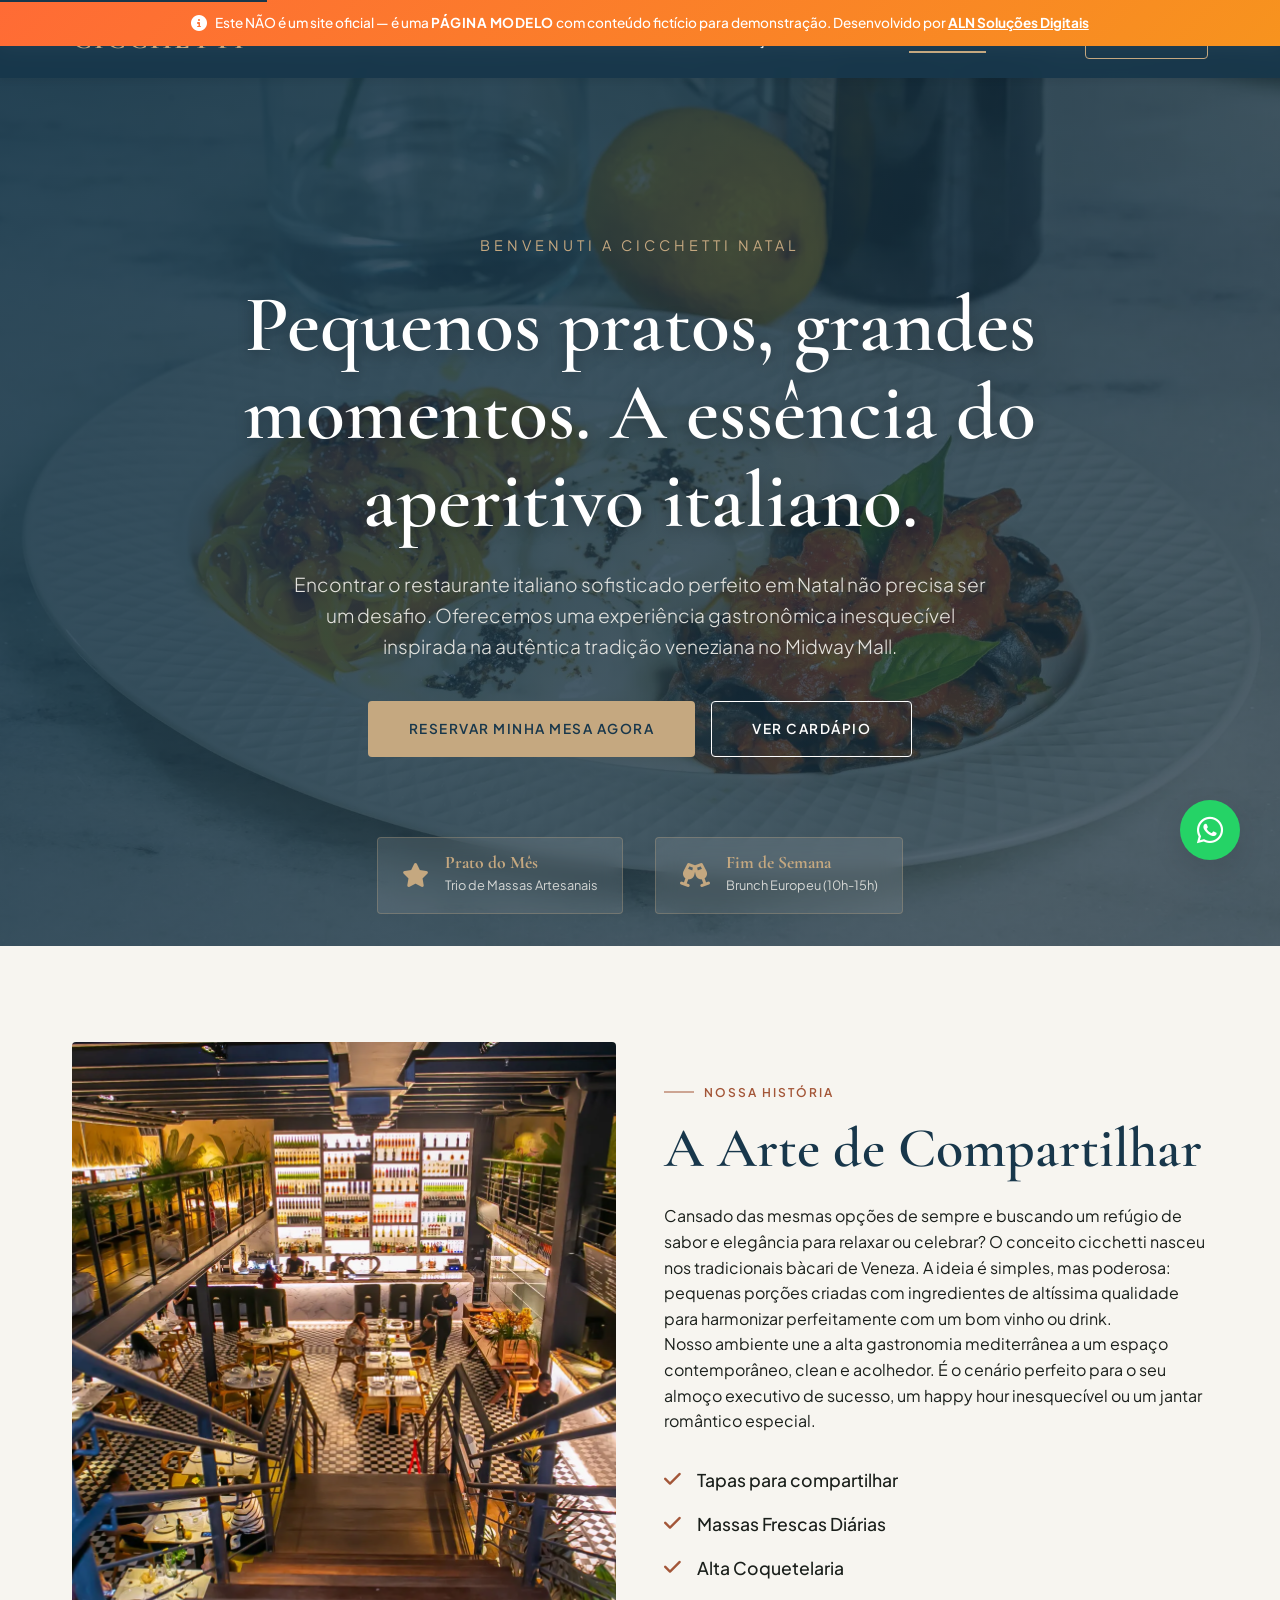
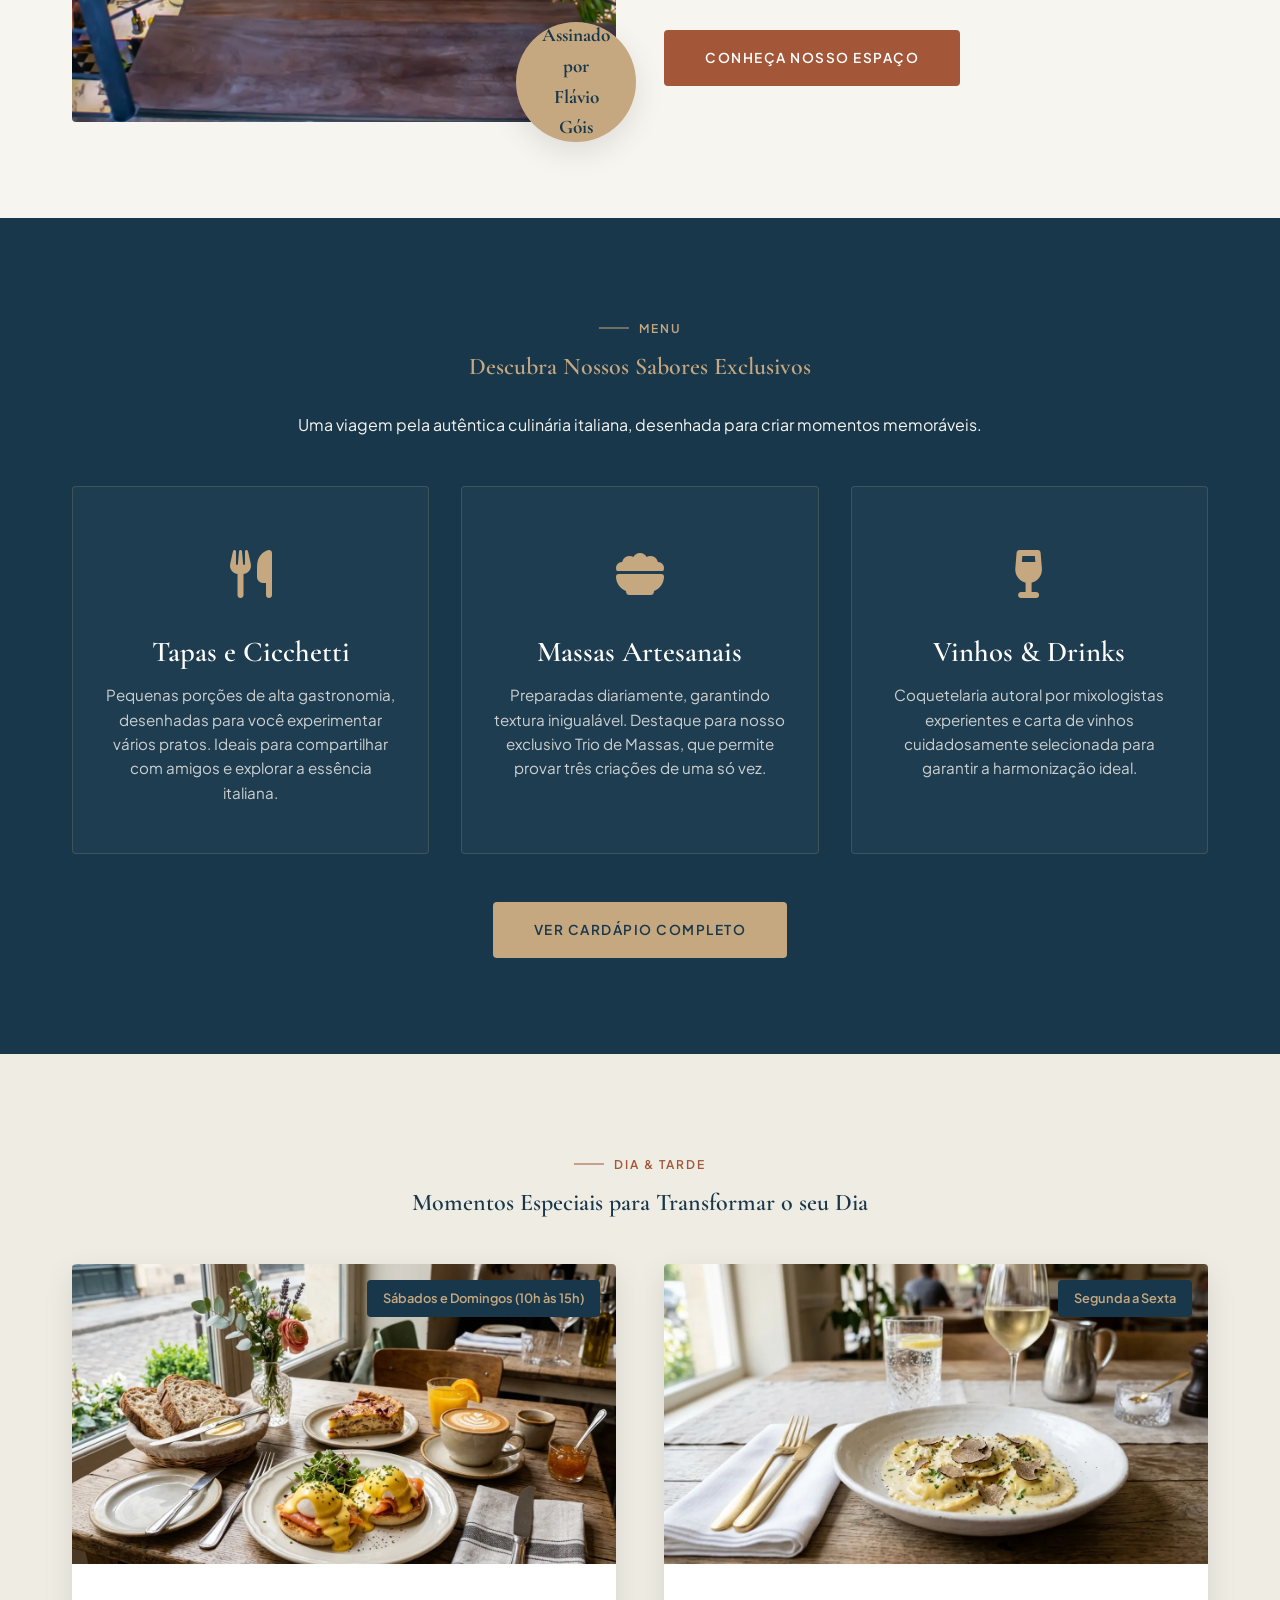
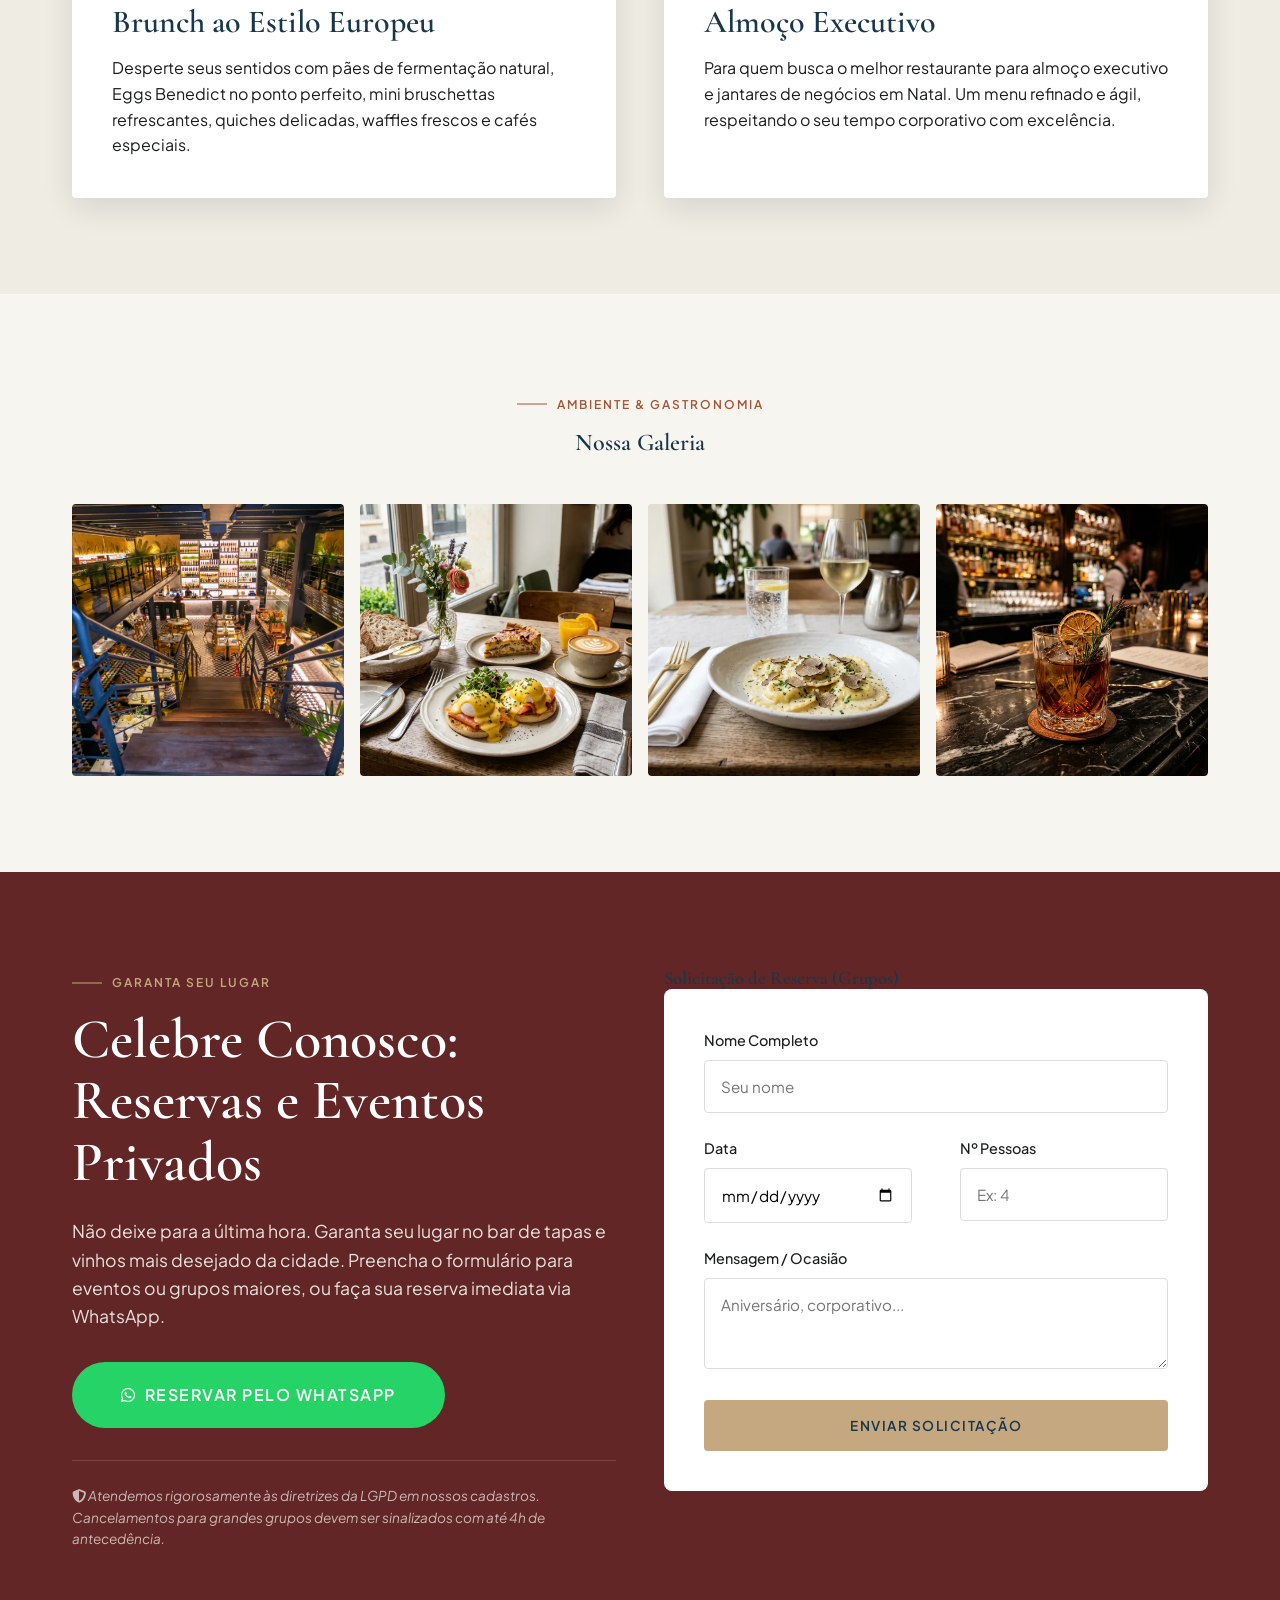
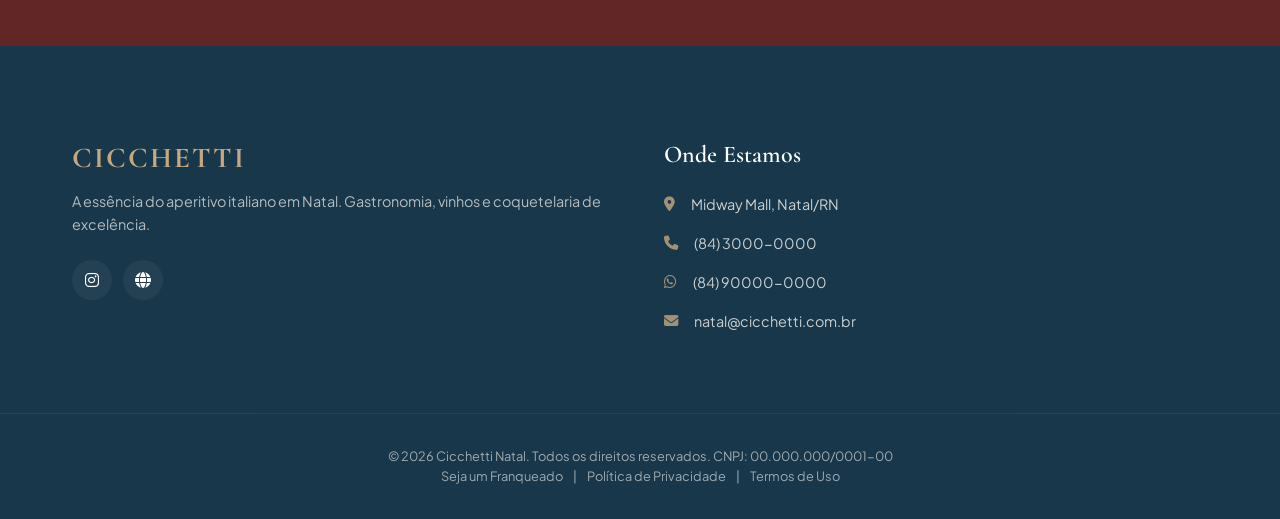
==== index.html @ 804babcf "first commit" ====
<!DOCTYPE html>
<html lang="pt-BR">
<head>
    <meta charset="UTF-8">
    <meta name="viewport" content="width=device-width, initial-scale=1.0">
    <title>Cicchetti Natal | Restaurante e Bar de Tapas Italiano no Midway Mall</title>
    <meta name="description" content="Procurando um restaurante italiano sofisticado em Natal? O Cicchetti traz a tradição de Veneza com tapas, massas artesanais, brunch e coquetelaria. Reserve já!">
    <meta name="keywords" content="Restaurante italiano sofisticado em Natal, bar de tapas, brunch Natal, Midway Mall restaurante">
    <meta name="author" content="Cicchetti Natal">
    <link rel="canonical" href="https://cicchetti.com.br/natal" />
    
    <!-- Open Graph -->
    <meta property="og:title" content="Cicchetti Natal | Alta Gastronomia Italiana">
    <meta property="og:description" content="A essência do aperitivo italiano em Natal. Tapas, massas, vinhos e coquetelaria autoral no Midway Mall.">
    <meta property="og:image" content="https://cicchetti.com.br/natal/og-image.jpg">
    <meta property="og:url" content="https://cicchetti.com.br/natal">
    
    <!-- JSON-LD SEO Schema -->
    <script type="application/ld+json">
    {
      "@context": "https://schema.org",
      "@type": "Restaurant",
      "name": "Cicchetti Natal",
      "image": "https://cicchetti.com.br/natal/logo.png",
      "address": {
        "@type": "PostalAddress",
        "streetAddress": "Midway Mall",
        "addressLocality": "Natal",
        "addressRegion": "RN",
        "addressCountry": "BR"
      },
      "geo": {
        "@type": "GeoCoordinates",
        "latitude": -5.8115,
        "longitude": -35.2057
      },
      "url": "https://cicchetti.com.br/natal",
      "telephone": "+558430000000",
      "servesCuisine": "Italian, Mediterranean",
      "priceRange": "$$$",
      "openingHoursSpecification": [
        {
          "@type": "OpeningHoursSpecification",
          "dayOfWeek": ["Monday", "Tuesday", "Wednesday", "Thursday", "Friday"],
          "opens": "11:30",
          "closes": "23:00"
        },
        {
          "@type": "OpeningHoursSpecification",
          "dayOfWeek": ["Saturday", "Sunday"],
          "opens": "10:00",
          "closes": "23:30"
        }
      ]
    }
    </script>

    <!-- CSS CRÍTICO INLINE (Above-the-fold) -->
    <style>
        :root{--verde-botanico:#18374B;--verde-salvia:#1f4a63;--terracota:#A35638;--vinho:#632626;--madeira-clara:#D9C5B2;--dourado:#C5A880;--dourado-hover:#e0c298;--off-white:#F7F5F0;--white:#ffffff;--bg-alt:#EFECE4;--text-dark:#1A1F1B;--text-light:#F7F5F0;--text-muted:#555a57;--font-display:'Cormorant Garamond',serif;--font-body:'Plus Jakarta Sans',sans-serif;--container-width:1200px;--section-padding:6rem 0;--radius-sm:4px;--radius-md:8px;--radius-lg:16px;--shadow-sm:0 4px 6px rgba(0,0,0,0.05);--shadow-md:0 10px 30px rgba(0,0,0,0.1);--shadow-hover:0 20px 40px rgba(0,0,0,0.15);--transition:all 0.3s cubic-bezier(0.25,0.8,0.25,1)}
        *,*::before,*::after{margin:0;padding:0;box-sizing:border-box}
        html{scroll-behavior:smooth;font-size:16px}
        body{font-family:var(--font-body);color:var(--text-dark);background-color:var(--off-white);line-height:1.6;overflow-x:hidden}
        .container{max-width:var(--container-width);margin:0 auto;padding:0 2rem}
        .model-notice{background:linear-gradient(135deg,#ff6b35 0%,#f7931e 100%);color:white;text-align:center;padding:0.75rem 1rem;font-size:0.85rem;font-weight:500;position:relative;z-index:1001}
        .model-notice .container{display:flex;align-items:center;justify-content:center;gap:0.5rem;flex-wrap:wrap}
        .model-notice i{font-size:1rem}
        .model-notice strong{font-weight:700;text-transform:uppercase;letter-spacing:0.5px}
        #header{position:fixed;top:0;left:0;width:100%;z-index:1000;padding:1.5rem 0;background-color:transparent;transition:background-color 0.4s ease,padding 0.4s ease,box-shadow 0.4s ease}
        .nav-container{display:flex;justify-content:space-between;align-items:center}
        .logo{font-family:var(--font-display);font-size:1.8rem;font-weight:700;color:var(--dourado);letter-spacing:2px}
        .hero{position:relative;min-height:100vh;display:flex;align-items:center;overflow:hidden}
        .hero-slideshow{position:absolute;top:0;left:0;width:100%;height:100%;z-index:0}
        .hero-slide{position:absolute;top:0;left:0;width:100%;height:100%;opacity:0;transition:opacity 1.5s ease-in-out}
        .hero-slide.active{opacity:1}
        .hero-slide img{width:100%;height:100%;object-fit:cover;object-position:center}
        .hero-overlay{position:absolute;top:0;left:0;width:100%;height:100%;background:linear-gradient(135deg,rgba(24,55,75,0.9) 0%,rgba(20,40,55,0.7) 100%);z-index:1}
        .hero-content{position:relative;z-index:2;text-align:center;max-width:900px;color:var(--text-light);padding:0 2rem}
        .hero-subtitle{display:block;font-size:0.9rem;letter-spacing:4px;text-transform:uppercase;color:var(--dourado);margin-bottom:1.5rem}
        .hero h1{font-family:var(--font-display);font-size:5rem;font-weight:600;line-height:1.1;color:var(--white);margin-bottom:1.5rem;text-shadow:0 4px 15px rgba(0,0,0,0.3)}
        .hero p{font-size:1.2rem;font-weight:300;margin-bottom:2.5rem;max-width:700px;margin-left:auto;margin-right:auto;opacity:0.9}
        .hero-buttons{display:flex;gap:1rem;justify-content:center;flex-wrap:wrap}
        .btn-gold,.btn-wine,.btn-outline,.btn-outline-light{display:inline-flex;align-items:center;justify-content:center;gap:0.5rem;padding:1rem 2.5rem;font-family:var(--font-body);font-weight:600;text-transform:uppercase;letter-spacing:1.5px;font-size:0.85rem;border-radius:var(--radius-sm);cursor:pointer;transition:var(--transition);border:1px solid transparent;text-decoration:none}
        .btn-gold{background-color:var(--dourado);color:var(--verde-botanico)}
        .btn-outline-light{background-color:transparent;color:var(--white);border-color:var(--white)}
        .skip-link{position:absolute;top:-40px;left:0;background:var(--verde-botanico);color:var(--white);padding:8px 16px;z-index:10000;transition:top 0.3s}
        .skip-link:focus{top:0}
        .dev-credit{background:rgba(0,0,0,0.3);padding:0.4rem 0;text-align:center;font-size:0.7rem;color:rgba(255,255,255,0.7);letter-spacing:0.5px}
        .dev-credit a{color:var(--dourado);font-weight:600;transition:var(--transition)}
        .dev-credit a:hover{color:var(--dourado-hover);text-decoration:underline}
        @media(max-width:992px){.hero h1{font-size:3.5rem}.nav-links,.nav-actions .btn-outline{display:none}.mobile-menu-btn{display:block}}
        @media(max-width:576px){.hero h1{font-size:2.8rem}.hero-buttons{flex-direction:column}}
    </style>

    <!-- Preload LCP Image -->
    <link rel="preload" href="assets/webp/Trio-de-Massas-e-servido-com-carbonara-ravioli-pecorino-trufado-e-nero-alla-puttanesca-2048x1365.webp" as="image" type="image/webp">

    <!-- Fonts (non-blocking) -->
    <link rel="preconnect" href="https://fonts.googleapis.com">
    <link rel="preconnect" href="https://fonts.gstatic.com" crossorigin>
    <link href="https://fonts.googleapis.com/css2?family=Cormorant+Garamond:ital,wght@0,400;0,600;0,700;1,400&family=Plus+Jakarta+Sans:wght@300;400;500;600&display=swap" rel="stylesheet" media="print" onload="this.media='all'">
    
    <!-- Font Awesome (non-blocking) -->
    <link rel="stylesheet" href="https://cdnjs.cloudflare.com/ajax/libs/font-awesome/6.4.0/css/all.min.css" media="print" onload="this.media='all'">
    
    <!-- CSS Completo (non-blocking) -->
    <link rel="stylesheet" href="css/style.css" media="print" onload="this.media='all'">
    
    <!-- Fallback para CSS não bloqueante -->
    <noscript>
        <link rel="stylesheet" href="css/style.css">
    </noscript>
</head>
<body>

    <!-- Skip Link para Acessibilidade -->
    <a href="#home" class="skip-link">Pular para o conteúdo principal</a>

    <!-- Aviso Página Modelo -->
    <div class="model-notice">
        <div class="container">
            <i class="fa-solid fa-circle-info"></i>
            <span>Este NÃO é um site oficial — é uma <strong>PÁGINA MODELO</strong> com conteúdo fictício para demonstração. Desenvolvido por <a href="https://alnsolucoesdigitais.com.br/" target="_blank" rel="noopener" style="color: white; font-weight: 700; text-decoration: underline;">ALN Soluções Digitais</a></span>
        </div>
    </div>

    <!-- Header / Nav -->
    <header id="header">
        <div class="container nav-container">
            <a href="#home" class="logo">CICCHETTI</a>
            <nav>
                <ul class="nav-links">
                    <li><a href="#home" class="nav-link active">Home</a></li>
                    <li><a href="#conceito" class="nav-link">O Conceito</a></li>
                    <li><a href="#cardapio" class="nav-link">Menu</a></li>
                    <li><a href="#experiencias-diurnas" class="nav-link">Brunch & Almoço</a></li>
                    <li><a href="#galeria" class="nav-link">Galeria</a></li>
                    <li><a href="#reservas" class="nav-link">Reservas</a></li>
                </ul>
            </nav>
            <div class="nav-actions">
                <a href="#reservas" class="btn-outline btn-sm" aria-label="Reservar mesa no restaurante">Reservar</a>
                <button class="mobile-menu-btn" aria-label="Abrir menu de navegação" aria-expanded="false"><i class="fa-solid fa-bars"></i></button>
            </div>
        </div>
    </header>

    <!-- Mobile Nav Overlay -->
    <div class="mobile-nav-overlay" role="dialog" aria-label="Menu de navegação mobile">
        <button class="close-menu" aria-label="Fechar menu"><i class="fa-solid fa-xmark"></i></button>
        <ul class="mobile-links">
            <li><a href="#home">Home</a></li>
            <li><a href="#conceito">O Conceito</a></li>
            <li><a href="#cardapio">Menu</a></li>
            <li><a href="#experiencias-diurnas">Brunch & Almoço</a></li>
            <li><a href="#galeria">Galeria</a></li>
            <li><a href="#reservas">Reservas</a></li>
        </ul>
    </div>

    <!-- HERO SECTION -->
    <section id="home" class="hero">
        <!-- Slideshow de Imagens -->
        <div class="hero-slideshow">
            <div class="hero-slide active">
                <picture>
                    <source type="image/webp" srcset="assets/webp/Trio-de-Massas-e-servido-com-carbonara-ravioli-pecorino-trufado-e-nero-alla-puttanesca-2048x1365.webp">
                    <img src="assets/hero/Trio-de-Massas-e-servido-com-carbonara-ravioli-pecorino-trufado-e-nero-alla-puttanesca-2048x1365.jpg" alt="Trio de massas artesanais servido com carbonara, ravioli pecorino trufado e nero alla puttanesca" width="1920" height="1080" fetchpriority="high" decoding="async">
                </picture>
            </div>
            <div class="hero-slide">
                <picture>
                    <source type="image/webp" srcset="assets/webp/Selecao-de-sobremesas-da-casa-em-versao-mini-2048x1430.webp">
                    <img src="assets/hero/Selecao-de-sobremesas-da-casa-em-versao-mini-2048x1430.jpg" alt="Seleção de sobremesas da casa em versão mini" width="1920" height="1080" loading="lazy" decoding="async">
                </picture>
            </div>
            <div class="hero-slide">
                <picture>
                    <source type="image/webp" srcset="assets/webp/O-Cicchetti-Midway-ja-se-firma-como-uma-das-novidades-gastronomicas-mais-comentadas-da-cidade-funcionando-com-dois-ambientes-modernos-scaled.webp">
                    <img src="assets/hero/O-Cicchetti-Midway-ja-se-firma-como-uma-das-novidades-gastronomicas-mais-comentadas-da-cidade-funcionando-com-dois-ambientes-modernos-scaled.jpg" alt="Ambiente moderno do Cicchetti no Midway Mall" width="1920" height="1080" loading="lazy" decoding="async">
                </picture>
            </div>
            <div class="hero-slide">
                <picture>
                    <source type="image/webp" srcset="assets/webp/Polvo-grelhado-com-molho-romesco-batata-rustica-e-chimichurri-scaled.webp">
                    <img src="assets/hero/Polvo-grelhado-com-molho-romesco-batata-rustica-e-chimichurri-scaled.jpg" alt="Polvo grelhado com molho romesco, batata rústica e chimichurri" width="1920" height="1080" loading="lazy" decoding="async">
                </picture>
            </div>
            <div class="hero-slide">
                <picture>
                    <source type="image/webp" srcset="assets/webp/Salada-de-Fermentados-Pachamama-2048x1365.webp">
                    <img src="assets/hero/Salada-de-Fermentados-Pachamama-2048x1365.jpg" alt="Salada de fermentados Pachamama" width="1920" height="1080" loading="lazy" decoding="async">
                </picture>
            </div>
            <div class="hero-slide">
                <picture>
                    <source type="image/webp" srcset="assets/webp/Cicchetti-Midway-e-a-primeira-franquia-da-marca-no-Brasil-e-traz-para-o-publico-potiguar-a-mesma-experiencia-que-consagrou-o-Cicchetti-em-Pipa-2048x1365.webp">
                    <img src="assets/hero/Cicchetti-Midway-e-a-primeira-franquia-da-marca-no-Brasil-e-traz-para-o-publico-potiguar-a-mesma-experiencia-que-consagrou-o-Cicchetti-em-Pipa-2048x1365.jpg" alt="Cicchetti Midway - primeira franquia da marca no Brasil" width="1920" height="1080" loading="lazy" decoding="async">
                </picture>
            </div>
        </div>
        
        <div class="hero-overlay"></div>
        <div class="container hero-content">
            <span class="hero-subtitle">BENVENUTI A CICCHETTI NATAL</span>
            <h1>Pequenos pratos, grandes momentos. A essência do aperitivo italiano.</h1>
            <p>Encontrar o restaurante italiano sofisticado perfeito em Natal não precisa ser um desafio. Oferecemos uma experiência gastronômica inesquecível inspirada na autêntica tradição veneziana no Midway Mall.</p>
            <div class="hero-buttons">
                <a href="#reservas" class="btn-gold">Reservar Minha Mesa Agora</a>
                <a href="#cardapio" class="btn-outline-light">Ver Cardápio</a>
            </div>
        </div>
        
        <div class="hero-destaques">
            <div class="destaque-item">
                <i class="fa-solid fa-star"></i>
                <div class="destaque-text">
                    <strong>Prato do Mês</strong>
                    <span>Trio de Massas Artesanais</span>
                </div>
            </div>
            <div class="destaque-item">
                <i class="fa-solid fa-champagne-glasses"></i>
                <div class="destaque-text">
                    <strong>Fim de Semana</strong>
                    <span>Brunch Europeu (10h-15h)</span>
                </div>
            </div>
        </div>
    </section>

    <!-- O CONCEITO -->
    <section id="conceito" class="section-padding">
        <div class="container grid-2 align-center">
            <div class="conceito-img-wrapper">
                <div class="img-badge">Assinado por Flávio Góis</div>
                <!-- Placeholder nano banana 1 -->
                <picture>
                    <source type="image/webp" srcset="assets/webp/ambiente.webp">
                    <img src="assets/ambiente.jpg" alt="Ambiente interno do restaurante Cicchetti com decoração sofisticada e acolhedora" class="img-responsive" width="600" height="750" loading="lazy" decoding="async">
                </picture>
            </div>
            <div class="conceito-text">
                <span class="section-tag">Nossa História</span>
                <h2>A Arte de Compartilhar</h2>
                <p>Cansado das mesmas opções de sempre e buscando um refúgio de sabor e elegância para relaxar ou celebrar? O conceito cicchetti nasceu nos tradicionais bàcari de Veneza. A ideia é simples, mas poderosa: pequenas porções criadas com ingredientes de altíssima qualidade para harmonizar perfeitamente com um bom vinho ou drink.</p>
                <p>Nosso ambiente une a alta gastronomia mediterrânea a um espaço contemporâneo, clean e acolhedor. É o cenário perfeito para o seu almoço executivo de sucesso, um happy hour inesquecível ou um jantar romântico especial.</p>
                
                <div class="features-list">
                    <div class="feature"><i class="fa-solid fa-check"></i> <span>Tapas para compartilhar</span></div>
                    <div class="feature"><i class="fa-solid fa-check"></i> <span>Massas Frescas Diárias</span></div>
                    <div class="feature"><i class="fa-solid fa-check"></i> <span>Alta Coquetelaria</span></div>
                </div>
                
                <a href="#galeria" class="btn-wine mt-2">Conheça nosso espaço</a>
            </div>
        </div>
    </section>

    <!-- CARDÁPIO -->
    <section id="cardapio" class="section-padding bg-dark text-light">
        <div class="container text-center">
            <span class="section-tag tag-gold">Menu</span>
            <h2 class="mb-4 text-gold">Descubra Nossos Sabores Exclusivos</h2>
            <p class="section-desc mb-5">Uma viagem pela autêntica culinária italiana, desenhada para criar momentos memoráveis.</p>
            
            <div class="grid-3 cardapio-cards">
                <div class="card card-dark">
                    <div class="card-icon"><i class="fa-solid fa-utensils"></i></div>
                    <h3>Tapas e Cicchetti</h3>
                    <p>Pequenas porções de alta gastronomia, desenhadas para você experimentar vários pratos. Ideais para compartilhar com amigos e explorar a essência italiana.</p>
                </div>
                
                <div class="card card-dark">
                    <div class="card-icon"><i class="fa-solid fa-bowl-food"></i></div>
                    <h3>Massas Artesanais</h3>
                    <p>Preparadas diariamente, garantindo textura inigualável. Destaque para nosso exclusivo Trio de Massas, que permite provar três criações de uma só vez.</p>
                </div>
                
                <div class="card card-dark">
                    <div class="card-icon"><i class="fa-solid fa-wine-glass"></i></div>
                    <h3>Vinhos & Drinks</h3>
                    <p>Coquetelaria autoral por mixologistas experientes e carta de vinhos cuidadosamente selecionada para garantir a harmonização ideal.</p>
                </div>
            </div>
            
            <div class="menu-action mt-5">
                <a href="cardapio.html" class="btn-gold">Ver Cardápio Completo</a>
            </div>
        </div>
    </section>

    <!-- BRUNCH & ALMOÇO -->
    <section id="experiencias-diurnas" class="section-padding bg-alt">
        <div class="container">
            <div class="text-center mb-5">
                <span class="section-tag">Dia & Tarde</span>
                <h2>Momentos Especiais para Transformar o seu Dia</h2>
            </div>
            
            <div class="grid-2 experiencias-grid">
                <div class="exp-box">
                    <div class="exp-img">
                        <picture>
                            <source type="image/webp" srcset="assets/webp/brunch.webp">
                            <img src="assets/brunch.jpg" alt="Mesa com pratos de brunch europeu incluindo pães, ovos e café" width="600" height="300" loading="lazy" decoding="async">
                        </picture>
                        <div class="exp-badge">Sábados e Domingos (10h às 15h)</div>
                    </div>
                    <div class="exp-content">
                        <h3>Brunch ao Estilo Europeu</h3>
                        <p>Desperte seus sentidos com pães de fermentação natural, Eggs Benedict no ponto perfeito, mini bruschettas refrescantes, quiches delicadas, waffles frescos e cafés especiais.</p>
                    </div>
                </div>
                
                <div class="exp-box">
                    <div class="exp-img">
                        <picture>
                            <source type="image/webp" srcset="assets/webp/almoco.webp">
                            <img src="assets/almoco.jpg" alt="Prato de almoço executivo com comida italiana sofisticada" width="600" height="300" loading="lazy" decoding="async">
                        </picture>
                        <div class="exp-badge">Segunda a Sexta</div>
                    </div>
                    <div class="exp-content">
                        <h3>Almoço Executivo</h3>
                        <p>Para quem busca o melhor restaurante para almoço executivo e jantares de negócios em Natal. Um menu refinado e ágil, respeitando o seu tempo corporativo com excelência.</p>
                    </div>
                </div>
            </div>
        </div>
    </section>

    <!-- GALERIA (Trava 5 requirement) -->
    <section id="galeria" class="section-padding">
        <div class="container">
            <div class="text-center mb-5">
                <span class="section-tag">Ambiente & Gastronomia</span>
                <h2>Nossa Galeria</h2>
            </div>
            <div class="gallery-grid">
                <div class="gallery-item">
                    <picture>
                        <source type="image/webp" srcset="assets/webp/ambiente.webp">
                        <img src="assets/ambiente.jpg" alt="Ambiente interno do restaurante Cicchetti" width="300" height="300" loading="lazy" decoding="async">
                    </picture>
                    <div class="gallery-overlay"><i class="fa-solid fa-magnifying-glass"></i></div>
                </div>
                <div class="gallery-item">
                    <picture>
                        <source type="image/webp" srcset="assets/webp/brunch.webp">
                        <img src="assets/brunch.jpg" alt="Pratos de brunch europeu servidos no Cicchetti" width="300" height="300" loading="lazy" decoding="async">
                    </picture>
                    <div class="gallery-overlay"><i class="fa-solid fa-magnifying-glass"></i></div>
                </div>
                <div class="gallery-item">
                    <picture>
                        <source type="image/webp" srcset="assets/webp/almoco.webp">
                        <img src="assets/almoco.jpg" alt="Almoço executivo italiano sofisticado" width="300" height="300" loading="lazy" decoding="async">
                    </picture>
                    <div class="gallery-overlay"><i class="fa-solid fa-magnifying-glass"></i></div>
                </div>
                <div class="gallery-item">
                    <picture>
                        <source type="image/webp" srcset="assets/webp/coquetelaria.webp">
                        <img src="assets/coquetelaria.jpg" alt="Drinks autorais da coquetelaria do Cicchetti" width="300" height="300" loading="lazy" decoding="async">
                    </picture>
                    <div class="gallery-overlay"><i class="fa-solid fa-magnifying-glass"></i></div>
                </div>
            </div>
        </div>
    </section>

    <!-- Modal Galeria -->
    <div id="gallery-modal" class="modal" role="dialog" aria-label="Visualização ampliada da imagem da galeria">
        <span class="close-modal" aria-label="Fechar visualização">&times;</span>
        <img class="modal-content" id="modal-img">
    </div>

    <!-- RESERVAS & CONTATO (Trava 5: Forms independentes) -->
    <section id="reservas" class="section-padding bg-wine text-light">
        <div class="container">
            <div class="grid-2 align-start">
                <div class="reserva-info">
                    <span class="section-tag tag-gold">Garanta seu lugar</span>
                    <h2>Celebre Conosco: Reservas e Eventos Privados</h2>
                    <p>Não deixe para a última hora. Garanta seu lugar no bar de tapas e vinhos mais desejado da cidade. Preencha o formulário para eventos ou grupos maiores, ou faça sua reserva imediata via WhatsApp.</p>
                    
                    <div class="contact-methods mt-4">
                        <a href="https://wa.me/5584900000000" class="btn-whatsapp-large" target="_blank" title="Reservar via WhatsApp">
                            <i class="fa-brands fa-whatsapp"></i> Reservar pelo WhatsApp
                        </a>
                    </div>
                    
                    <p class="lgpd-notice mt-4">
                        <i class="fa-solid fa-shield-halved"></i> <em>Atendemos rigorosamente às diretrizes da LGPD em nossos cadastros. Cancelamentos para grandes grupos devem ser sinalizados com até 4h de antecedência.</em>
                    </p>
                </div>
                
                <div class="form-container">
                    <h3>Solicitação de Reserva (Grupos)</h3>
                    <form id="reserva-form" class="custom-form" aria-label="Formulário de solicitação de reserva">
                        <div class="form-group">
                            <label for="nome">Nome Completo</label>
                            <input type="text" id="nome" required placeholder="Seu nome" aria-required="true">
                        </div>
                        <div class="form-row grid-2">
                            <div class="form-group">
                                <label for="data">Data</label>
                                <input type="date" id="data" required aria-required="true">
                            </div>
                            <div class="form-group">
                                <label for="pessoas">Nº Pessoas</label>
                                <input type="number" id="pessoas" min="1" required placeholder="Ex: 4" aria-required="true">
                            </div>
                        </div>
                        <div class="form-group">
                            <label for="mensagem">Mensagem / Ocasião</label>
                            <textarea id="mensagem" rows="3" placeholder="Aniversário, corporativo..."></textarea>
                        </div>
                        <button type="submit" class="btn-gold w-100" aria-label="Enviar solicitação de reserva">Enviar Solicitação</button>
                        <div class="form-feedback" id="reserva-feedback" aria-live="polite"></div>
                    </form>
                </div>
            </div>
        </div>
    </section>

    <!-- FOOTER -->
    <footer class="footer section-padding bg-dark text-light">
        <div class="container grid-2 footer-cols">
            <div class="footer-brand">
                <h3 class="logo text-gold">CICCHETTI</h3>
                <p>A essência do aperitivo italiano em Natal. Gastronomia, vinhos e coquetelaria de excelência.</p>
                <div class="social-links mt-3">
                    <a href="https://instagram.com/cicchettinatal" target="_blank" rel="noopener" aria-label="Siga-nos no Instagram"><i class="fa-brands fa-instagram"></i></a>
                    <a href="https://cicchetti.com.br" target="_blank" rel="noopener" aria-label="Acesse nosso site oficial"><i class="fa-solid fa-globe"></i></a>
                </div>
            </div>
            
            <div class="footer-contact">
                <h4>Onde Estamos</h4>
                <ul>
                    <li><i class="fa-solid fa-location-dot text-gold"></i> Midway Mall, Natal/RN</li>
                    <li><i class="fa-solid fa-phone text-gold"></i> (84) 3000-0000</li>
                    <li><i class="fa-brands fa-whatsapp text-gold"></i> (84) 90000-0000</li>
                    <li><i class="fa-solid fa-envelope text-gold"></i> natal@cicchetti.com.br</li>
                </ul>
            </div>
            
        </div>
        <div class="footer-bottom text-center">
            <p>&copy; 2026 Cicchetti Natal. Todos os direitos reservados. CNPJ: 00.000.000/0001-00</p>
            <div class="footer-links">
                <a href="franqueados.html" aria-label="Seja um franqueado Cicchetti">Seja um Franqueado</a> | 
                <a href="#" aria-label="Ler política de privacidade do Cicchetti">Política de Privacidade</a> | 
                <a href="#" aria-label="Ler termos de uso do Cicchetti">Termos de Uso</a>
            </div>
        </div>
    </footer>

    <!-- Botão WhatsApp Flutuante -->
    <a href="https://wa.me/5584900000000" class="float-whatsapp" target="_blank" rel="noopener" aria-label="Fale conosco no WhatsApp" title="Fale conosco no WhatsApp">
        <i class="fa-brands fa-whatsapp"></i>
        <span class="tooltip">Fale com a Recepção</span>
    </a>

    <!-- Scripts -->
    <script src="js/script.js" defer></script>
</body>
</html>
---- css/style.css ----
/* 
  SISTEMA:    Cicchetti Natal Landing Page
  TELA:       Home Completa
  DESIGNER:   Web Designer Sênior
  STACK:      HTML/CSS Vanilla
  TIPOGRAFIA: Cormorant Garamond, Plus Jakarta Sans
  PALETA:     Verde Botânico, Terracota, Madeira Clara, Dourado, Off-White
*/

/* ==========================================================================
   CSS VARIABLES & DESIGN TOKENS
   ========================================================================== */
:root {
    /* Cores Primárias */
    --verde-botanico: #18374B;
    --verde-salvia: #1f4a63;
    --terracota: #A35638;
    --vinho: #632626;
    
    /* Neutras & Acabamentos */
    --madeira-clara: #D9C5B2;
    --dourado: #C5A880;
    --dourado-hover: #e0c298;
    --off-white: #F7F5F0;
    --white: #ffffff;
    --bg-alt: #EFECE4;
    
    /* Textos */
    --text-dark: #1A1F1B;
    --text-light: #F7F5F0;
    --text-muted: #555a57;
    
    /* Tipografia */
    --font-display: 'Cormorant Garamond', serif;
    --font-body: 'Plus Jakarta Sans', sans-serif;
    
    /* Espaçamentos & Layout */
    --container-width: 1200px;
    --section-padding: 6rem 0;
    --radius-sm: 4px;
    --radius-md: 8px;
    --radius-lg: 16px;
    
    /* Sombras & Transições */
    --shadow-sm: 0 4px 6px rgba(0,0,0,0.05);
    --shadow-md: 0 10px 30px rgba(0,0,0,0.1);
    --shadow-hover: 0 20px 40px rgba(0,0,0,0.15);
    --transition: all 0.3s cubic-bezier(0.25, 0.8, 0.25, 1);
}

/* ==========================================================================
   RESET CSS BÁSICO
   ========================================================================== */
* {
    margin: 0;
    padding: 0;
    box-sizing: border-box;
}

html {
    scroll-behavior: smooth;
    font-size: 16px;
}

body {
    font-family: var(--font-body);
    color: var(--text-dark);
    background-color: var(--off-white);
    line-height: 1.6;
    overflow-x: hidden;
}

h1, h2, h3, h4, h5, h6 {
    font-family: var(--font-display);
    font-weight: 600;
    line-height: 1.1;
    color: var(--verde-botanico);
}

a {
    text-decoration: none;
    color: inherit;
    transition: var(--transition);
}

ul {
    list-style: none;
}

img {
    max-width: 100%;
    height: auto;
    display: block;
}

/* ==========================================================================
   SISTEMA DE GRID & UTILITÁRIOS
   ========================================================================== */
.container {
    max-width: var(--container-width);
    margin: 0 auto;
    padding: 0 2rem;
}

.grid-2 { display: grid; grid-template-columns: 1fr 1fr; gap: 3rem; }
.grid-3 { display: grid; grid-template-columns: repeat(3, 1fr); gap: 2rem; }
.grid-4 { display: grid; grid-template-columns: repeat(4, 1fr); gap: 2rem; }

.align-center { align-items: center; }
.align-start { align-items: flex-start; }

.flex { display: flex; }
.flex-column { flex-direction: column; }
.justify-between { justify-content: space-between; }

.text-center { text-align: center; }
.text-left { text-align: left; }
.text-right { text-align: right; }

.text-gold { color: var(--dourado) !important; }
.text-light { color: var(--text-light) !important; }
.text-dark { color: var(--text-dark) !important; }

.bg-dark { background-color: var(--verde-botanico); }
.bg-wine { background-color: var(--vinho); }
.bg-alt { background-color: var(--bg-alt); }

.section-padding { padding: var(--section-padding); }
.mb-1 { margin-bottom: 0.5rem; }
.mb-2 { margin-bottom: 1rem; }
.mb-3 { margin-bottom: 1.5rem; }
.mb-4 { margin-bottom: 2rem; }
.mb-5 { margin-bottom: 3rem; }
.mt-1 { margin-top: 0.5rem; }
.mt-2 { margin-top: 1rem; }
.mt-3 { margin-top: 1.5rem; }
.mt-4 { margin-top: 2rem; }
.mt-5 { margin-top: 3rem; }
.w-100 { width: 100%; }

/* ==========================================================================
   COMPONENTES UI
   ========================================================================== */

/* Botões */
.btn-gold, .btn-wine, .btn-outline, .btn-outline-light, .btn-whatsapp-large {
    display: inline-flex;
    align-items: center;
    justify-content: center;
    gap: 0.5rem;
    padding: 1rem 2.5rem;
    font-family: var(--font-body);
    font-weight: 600;
    text-transform: uppercase;
    letter-spacing: 1.5px;
    font-size: 0.85rem;
    border-radius: var(--radius-sm);
    cursor: pointer;
    transition: var(--transition);
    border: 1px solid transparent;
}

.btn-sm {
    padding: 0.6rem 1.5rem;
    font-size: 0.75rem;
}

.btn-gold {
    background-color: var(--dourado);
    color: var(--verde-botanico);
}
.btn-gold:hover {
    background-color: var(--dourado-hover);
    transform: translateY(-2px);
    box-shadow: var(--shadow-md);
}

.btn-wine {
    background-color: var(--terracota);
    color: var(--white);
}
.btn-wine:hover {
    background-color: var(--vinho);
    transform: translateY(-2px);
}

.btn-outline {
    background-color: transparent;
    color: var(--dourado);
    border-color: var(--dourado);
}
.btn-outline:hover {
    background-color: var(--dourado);
    color: var(--verde-botanico);
}

.btn-outline-light {
    background-color: transparent;
    color: var(--white);
    border-color: var(--white);
}
.btn-outline-light:hover {
    background-color: var(--white);
    color: var(--verde-botanico);
}

.btn-whatsapp-large {
    background-color: #25D366;
    color: white;
    font-size: 1rem;
    padding: 1.2rem 3rem;
    border-radius: 50px;
}
.btn-whatsapp-large:hover {
    background-color: #1EBE55;
    transform: translateY(-3px);
    box-shadow: 0 10px 20px rgba(37, 211, 102, 0.3);
}

/* Tags de Seção */
.section-tag {
    display: inline-block;
    font-size: 0.75rem;
    font-weight: 600;
    text-transform: uppercase;
    letter-spacing: 2px;
    color: var(--terracota);
    margin-bottom: 1rem;
    position: relative;
    padding-left: 40px;
}
.section-tag::before {
    content: '';
    position: absolute;
    left: 0;
    top: 50%;
    transform: translateY(-50%);
    width: 30px;
    height: 1px;
    background-color: var(--terracota);
}
.tag-gold { color: var(--dourado); }
.tag-gold::before { background-color: var(--dourado); }

/* Forms */
.custom-form {
    background: var(--white);
    padding: 2.5rem;
    border-radius: var(--radius-md);
    box-shadow: var(--shadow-lg);
    color: var(--text-dark);
}
.form-group {
    margin-bottom: 1.5rem;
}
.form-group label {
    display: block;
    margin-bottom: 0.5rem;
    font-weight: 500;
    font-size: 0.9rem;
}
.form-group input, 
.form-group textarea {
    width: 100%;
    padding: 1rem;
    border: 1px solid #ddd;
    border-radius: var(--radius-sm);
    font-family: var(--font-body);
    font-size: 0.95rem;
    transition: var(--transition);
}
.form-group input:focus, 
.form-group textarea:focus {
    outline: none;
    border-color: var(--terracota);
    box-shadow: 0 0 0 3px rgba(163, 86, 56, 0.1);
}
.form-feedback {
    margin-top: 1rem;
    font-size: 0.9rem;
    font-weight: 500;
    display: none; /* Ativado via JS */
}
.form-feedback.success { display: block; color: #2ecc71; }
.form-feedback.error { display: block; color: #e74c3c; }

/* ==========================================================================
   HEADER & NAVEGAÇÃO
   ========================================================================== */
#header {
    position: fixed;
    top: 0;
    left: 0;
    width: 100%;
    z-index: 1000;
    padding: 1.5rem 0;
    background-color: transparent;
    transition: background-color 0.4s ease, padding 0.4s ease, box-shadow 0.4s ease;
}

#header.scrolled {
    background-color: rgba(24, 55, 75, 0.95);
    backdrop-filter: blur(10px);
    padding: 1rem 0;
    box-shadow: var(--shadow-sm);
}

.nav-container {
    display: flex;
    justify-content: space-between;
    align-items: center;
}

.logo {
    font-family: var(--font-display);
    font-size: 1.8rem;
    font-weight: 700;
    color: var(--dourado);
    letter-spacing: 2px;
}

.nav-links {
    display: flex;
    gap: 2rem;
}

.nav-links a {
    color: var(--text-light);
    font-size: 0.85rem;
    font-weight: 500;
    text-transform: uppercase;
    letter-spacing: 1px;
    position: relative;
}

.nav-links a::after {
    content: '';
    position: absolute;
    bottom: -5px;
    left: 0;
    width: 0;
    height: 2px;
    background-color: var(--dourado);
    transition: width 0.3s ease;
}

.nav-links a:hover::after,
.nav-links a.active::after {
    width: 100%;
}

.nav-actions {
    display: flex;
    align-items: center;
    gap: 1rem;
}

.mobile-menu-btn {
    display: none;
    background: none;
    border: none;
    color: var(--dourado);
    font-size: 1.5rem;
    cursor: pointer;
}

/* Mobile Nav Overlay */
.mobile-nav-overlay {
    position: fixed;
    top: 0;
    left: 0;
    width: 100%;
    height: 100vh;
    background-color: var(--verde-botanico);
    z-index: 2000;
    display: flex;
    flex-direction: column;
    justify-content: center;
    align-items: center;
    transform: translateY(-100%);
    transition: transform 0.4s cubic-bezier(0.77, 0, 0.175, 1);
}

.mobile-nav-overlay.open {
    transform: translateY(0);
}

.close-menu {
    position: absolute;
    top: 2rem;
    right: 2rem;
    background: none;
    border: none;
    color: var(--dourado);
    font-size: 2rem;
    cursor: pointer;
}

.mobile-links {
    text-align: center;
}

.mobile-links li {
    margin: 1.5rem 0;
}

.mobile-links a {
    font-family: var(--font-display);
    font-size: 2rem;
    color: var(--off-white);
}
.mobile-links a:hover {
    color: var(--dourado);
}

/* Crédito do Desenvolvedor */
.dev-credit {
    background: rgba(0, 0, 0, 0.3);
    padding: 0.4rem 0;
    text-align: center;
    font-size: 0.7rem;
    color: rgba(255, 255, 255, 0.7);
    letter-spacing: 0.5px;
}

.dev-credit a {
    color: var(--dourado);
    font-weight: 600;
    transition: var(--transition);
}

.dev-credit a:hover {
    color: var(--dourado-hover);
    text-decoration: underline;
}

/* ==========================================================================
   SECTIONS
   ========================================================================== */

/* Hero */
.hero {
    position: relative;
    min-height: 100vh;
    display: flex;
    align-items: center;
    overflow: hidden;
}

.hero-overlay {
    position: absolute;
    top: 0;
    left: 0;
    width: 100%;
    height: 100%;
    background: linear-gradient(135deg, rgba(24, 55, 75, 0.9) 0%, rgba(20, 40, 55, 0.7) 100%);
    z-index: 1;
}

.hero-content {
    position: relative;
    z-index: 2;
    text-align: center;
    max-width: 900px;
    color: var(--text-light);
}

.hero-subtitle {
    display: block;
    font-size: 0.9rem;
    letter-spacing: 4px;
    text-transform: uppercase;
    color: var(--dourado);
    margin-bottom: 1.5rem;
}

.hero h1 {
    font-size: 5rem;
    color: var(--white);
    margin-bottom: 1.5rem;
    text-shadow: 0 4px 15px rgba(0,0,0,0.3);
}

.hero p {
    font-size: 1.2rem;
    font-weight: 300;
    margin-bottom: 2.5rem;
    max-width: 700px;
    margin-left: auto;
    margin-right: auto;
    opacity: 0.9;
}

.hero-buttons {
    display: flex;
    gap: 1rem;
    justify-content: center;
}

.hero-destaques {
    position: absolute;
    bottom: 2rem;
    left: 0;
    width: 100%;
    display: flex;
    justify-content: center;
    gap: 2rem;
    z-index: 2;
}

.destaque-item {
    display: flex;
    align-items: center;
    gap: 1rem;
    background: rgba(255,255,255,0.1);
    backdrop-filter: blur(10px);
    border: 1px solid rgba(197, 168, 128, 0.3);
    padding: 1rem 1.5rem;
    border-radius: var(--radius-sm);
    color: var(--text-light);
}

.destaque-item i {
    font-size: 1.5rem;
    color: var(--dourado);
}

.destaque-text strong {
    display: block;
    font-family: var(--font-display);
    font-size: 1.1rem;
    color: var(--dourado);
    line-height: 1;
}

.destaque-text span {
    font-size: 0.8rem;
    opacity: 0.8;
}

/* O Conceito */
.conceito-img-wrapper {
    position: relative;
}

.conceito-img-wrapper .img-responsive {
    border-radius: var(--radius-sm);
    box-shadow: var(--shadow-lg);
    aspect-ratio: 4/5;
    object-fit: cover;
}

.img-badge {
    position: absolute;
    bottom: -20px;
    right: -20px;
    background-color: var(--dourado);
    color: var(--verde-botanico);
    padding: 1.5rem;
    font-family: var(--font-display);
    font-size: 1.2rem;
    font-weight: 700;
    border-radius: 50%;
    width: 120px;
    height: 120px;
    display: flex;
    align-items: center;
    justify-content: center;
    text-align: center;
    box-shadow: var(--shadow-md);
}

.conceito-text h2 {
    font-size: 3.5rem;
    margin-bottom: 1.5rem;
}

.features-list {
    margin: 2rem 0;
}

.feature {
    display: flex;
    align-items: center;
    gap: 1rem;
    margin-bottom: 1rem;
}

.feature i {
    color: var(--terracota);
    font-size: 1.2rem;
}

.feature span {
    font-weight: 500;
    font-size: 1.1rem;
}

/* Cardápio */
.card-dark {
    background-color: rgba(255,255,255,0.03);
    border: 1px solid rgba(197, 168, 128, 0.2);
    padding: 3rem 2rem;
    border-radius: var(--radius-sm);
    transition: var(--transition);
}

.card-dark:hover {
    background-color: rgba(255,255,255,0.06);
    border-color: var(--dourado);
    transform: translateY(-10px);
}

.card-icon {
    font-size: 3rem;
    color: var(--dourado);
    margin-bottom: 1.5rem;
}

.card-dark h3 {
    color: var(--white);
    font-size: 1.8rem;
    margin-bottom: 1rem;
}

.card-dark p {
    color: rgba(247, 245, 240, 0.8);
    font-size: 0.95rem;
}

/* Experiências Diurnas */
.exp-box {
    background: var(--white);
    border-radius: var(--radius-sm);
    overflow: hidden;
    box-shadow: var(--shadow-md);
    transition: var(--transition);
}

.exp-box:hover {
    box-shadow: var(--shadow-hover);
    transform: translateY(-5px);
}

.exp-img {
    position: relative;
    height: 300px;
}

.exp-img img {
    width: 100%;
    height: 100%;
    object-fit: cover;
}

.exp-badge {
    position: absolute;
    top: 1rem;
    right: 1rem;
    background-color: var(--verde-botanico);
    color: var(--dourado);
    padding: 0.5rem 1rem;
    font-size: 0.8rem;
    font-weight: 600;
    border-radius: var(--radius-sm);
}

.exp-content {
    padding: 2.5rem;
}

.exp-content h3 {
    font-size: 2rem;
    margin-bottom: 1rem;
}

/* Galeria */
.gallery-grid {
    display: grid;
    grid-template-columns: repeat(4, 1fr);
    gap: 1rem;
}

.gallery-item {
    position: relative;
    aspect-ratio: 1/1;
    overflow: hidden;
    border-radius: var(--radius-sm);
    cursor: pointer;
}

.gallery-item img {
    width: 100%;
    height: 100%;
    object-fit: cover;
    transition: transform 0.5s ease;
}

.gallery-overlay {
    position: absolute;
    top: 0;
    left: 0;
    width: 100%;
    height: 100%;
    background: rgba(24, 55, 75, 0.7);
    display: flex;
    align-items: center;
    justify-content: center;
    opacity: 0;
    transition: var(--transition);
}

.gallery-overlay i {
    color: var(--dourado);
    font-size: 2rem;
    transform: scale(0);
    transition: transform 0.4s cubic-bezier(0.175, 0.885, 0.32, 1.275);
}

.gallery-item:hover img {
    transform: scale(1.1);
}

.gallery-item:hover .gallery-overlay {
    opacity: 1;
}

.gallery-item:hover .gallery-overlay i {
    transform: scale(1);
}

/* Modal */
.modal {
    display: none;
    position: fixed;
    z-index: 3000;
    padding-top: 50px;
    left: 0;
    top: 0;
    width: 100%;
    height: 100%;
    background-color: rgba(0,0,0,0.9);
}

.modal-content {
    margin: auto;
    display: block;
    max-width: 80%;
    max-height: 80vh;
    object-fit: contain;
}

.close-modal {
    position: absolute;
    top: 15px;
    right: 35px;
    color: #f1f1f1;
    font-size: 40px;
    font-weight: bold;
    cursor: pointer;
}

/* Reservas */
.reserva-info h2 {
    font-size: 3.5rem;
    color: var(--white);
    margin-bottom: 1.5rem;
}

.reserva-info p {
    font-size: 1.1rem;
    opacity: 0.9;
}

.lgpd-notice {
    font-size: 0.85rem !important;
    opacity: 0.7 !important;
    border-top: 1px solid rgba(255,255,255,0.2);
    padding-top: 1.5rem;
}

/* Footer */
.footer {
    padding-top: 6rem;
    padding-bottom: 2rem;
}
.footer-cols {
    margin-bottom: 4rem;
}

.footer-brand .logo {
    margin-bottom: 1rem;
    display: block;
}

.footer-brand p {
    opacity: 0.7;
    font-size: 0.9rem;
}

.social-links a {
    display: inline-flex;
    align-items: center;
    justify-content: center;
    width: 40px;
    height: 40px;
    border-radius: 50%;
    background-color: rgba(255,255,255,0.05);
    color: var(--white);
    margin-right: 0.5rem;
    transition: var(--transition);
}

.social-links a:hover {
    background-color: var(--dourado);
    color: var(--verde-botanico);
}

.footer-contact h4, .footer-newsletter h4 {
    font-family: var(--font-display);
    font-size: 1.5rem;
    color: var(--white);
    margin-bottom: 1.5rem;
}

.footer-contact ul li {
    display: flex;
    align-items: center;
    gap: 1rem;
    margin-bottom: 1rem;
    font-size: 0.9rem;
    opacity: 0.8;
}

.newsletter-form input {
    width: 100%;
    padding: 0.8rem 1rem;
    border: none;
    background: rgba(255,255,255,0.1);
    color: white;
    border-radius: var(--radius-sm) 0 0 var(--radius-sm);
    outline: none;
}
.newsletter-form input::placeholder { color: rgba(255,255,255,0.5); }
.newsletter-form button {
    border-radius: 0 var(--radius-sm) var(--radius-sm) 0;
    padding: 0.8rem 1.5rem;
}

.footer-bottom {
    border-top: 1px solid rgba(255,255,255,0.1);
    padding-top: 2rem;
    font-size: 0.8rem;
    opacity: 0.6;
}

.footer-links a {
    margin: 0 0.5rem;
}
.footer-links a:hover { color: var(--dourado); }

/* Float WhatsApp */
.float-whatsapp {
    position: fixed;
    width: 60px;
    height: 60px;
    bottom: 40px;
    right: 40px;
    background-color: #25d366;
    color: #FFF;
    border-radius: 50px;
    text-align: center;
    font-size: 30px;
    box-shadow: var(--shadow-md);
    z-index: 100;
    display: flex;
    align-items: center;
    justify-content: center;
}

.float-whatsapp:hover {
    background-color: #1EBE55;
    transform: scale(1.1);
}

.tooltip {
    position: absolute;
    right: 70px;
    background-color: var(--text-dark);
    color: var(--white);
    padding: 5px 10px;
    border-radius: var(--radius-sm);
    font-size: 0.8rem;
    font-family: var(--font-body);
    white-space: nowrap;
    opacity: 0;
    pointer-events: none;
    transition: var(--transition);
}

.float-whatsapp:hover .tooltip {
    opacity: 1;
}

/* ==========================================================================
   ACESSIBILIDADE - Reduced Motion
   ========================================================================== */
@media (prefers-reduced-motion: reduce) {
    *, *::before, *::after {
        animation-duration: 0.01ms !important;
        animation-iteration-count: 1 !important;
        transition-duration: 0.01ms !important;
        scroll-behavior: auto !important;
    }
}

/* Skip Link para Acessibilidade */
.skip-link {
    position: absolute;
    top: -40px;
    left: 0;
    background: var(--verde-botanico);
    color: var(--white);
    padding: 8px 16px;
    z-index: 10000;
    transition: top 0.3s;
}

.skip-link:focus {
    top: 0;
}

/* Focus States Melhorados */
a:focus-visible,
button:focus-visible,
input:focus-visible,
textarea:focus-visible {
    outline: 3px solid var(--dourado);
    outline-offset: 2px;
}

/* ==========================================================================
   PERFORMANCE MOBILE - Efeitos otimizados
   ========================================================================== */

/* Desativar efeitos hover pesados em dispositivos touch/mobile */
@media (hover: none), (pointer: coarse) {
    .card-dark:hover,
    .exp-box:hover,
    .gallery-item:hover img,
    .btn-gold:hover,
    .btn-wine:hover,
    .btn-outline:hover,
    .btn-outline-light:hover,
    .float-whatsapp:hover {
        transform: none !important;
    }
    
    .gallery-item:hover .gallery-overlay {
        opacity: 0;
    }
}

/* Manter efeitos apenas em dispositivos com mouse real */
@media (hover: hover) and (pointer: fine) {
    .card-dark:hover {
        transform: translateY(-10px);
    }
    
    .exp-box:hover {
        transform: translateY(-5px);
    }
    
    .gallery-item:hover img {
        transform: scale(1.1);
    }
    
    .gallery-item:hover .gallery-overlay {
        opacity: 1;
    }
    
    .btn-gold:hover,
    .btn-wine:hover,
    .btn-outline:hover,
    .btn-outline-light:hover {
        transform: translateY(-2px);
    }
    
    .float-whatsapp:hover {
        transform: scale(1.1);
    }
}

/* Contraste de Cores para Acessibilidade */
.btn-gold {
    background-color: var(--dourado);
    color: var(--verde-botanico);
    font-weight: 600;
}

.btn-wine {
    background-color: var(--terracota);
    color: var(--white);
    font-weight: 600;
}

.btn-outline {
    background-color: transparent;
    color: var(--dourado);
    border-color: var(--dourado);
    font-weight: 600;
}

.btn-outline-light {
    background-color: transparent;
    color: var(--white);
    border-color: var(--white);
    font-weight: 600;
}

/* ==========================================================================
   AVISO PÁGINA MODELO
   ========================================================================== */
.model-notice {
    background: linear-gradient(135deg, #ff6b35 0%, #f7931e 100%);
    color: white;
    text-align: center;
    padding: 0.75rem 1rem;
    font-size: 0.85rem;
    font-weight: 500;
    position: relative;
    z-index: 1001;
}

.model-notice .container {
    display: flex;
    align-items: center;
    justify-content: center;
    gap: 0.5rem;
}

.model-notice i {
    font-size: 1rem;
}

.model-notice strong {
    font-weight: 700;
    text-transform: uppercase;
    letter-spacing: 0.5px;
}

/* ==========================================================================
   HERO SLIDESHOW
   ========================================================================== */
.hero {
    position: relative;
    min-height: 100vh;
    display: flex;
    align-items: center;
    overflow: hidden;
}

.hero-slideshow {
    position: absolute;
    top: 0;
    left: 0;
    width: 100%;
    height: 100%;
    z-index: 0;
}

.hero-slide {
    position: absolute;
    top: 0;
    left: 0;
    width: 100%;
    height: 100%;
    opacity: 0;
    transition: opacity 1.5s ease-in-out;
}

.hero-slide.active {
    opacity: 1;
}

.hero-slide img {
    width: 100%;
    height: 100%;
    object-fit: cover;
    object-position: center;
}

.hero-content {
    position: relative;
    z-index: 2;
    text-align: center;
    max-width: 900px;
    color: var(--text-light);
}

/* ==========================================================================
   RESPONSIVO
   ========================================================================== */
@media (max-width: 992px) {
    .grid-2, .grid-3, .grid-4 { grid-template-columns: 1fr; }
    .gallery-grid { grid-template-columns: repeat(2, 1fr); }
    .hero h1 { font-size: 3.5rem; }
    .hero-destaques { display: none; }
    .nav-links, .nav-actions .btn-outline { display: none; }
    .mobile-menu-btn { display: block; }
}

@media (max-width: 576px) {
    .hero h1 { font-size: 2.8rem; }
    .hero-buttons { flex-direction: column; }
    .gallery-grid { grid-template-columns: 1fr; }
    .section-padding { padding: 4rem 0; }
    .conceito-text h2, .cardapio h2 { font-size: 2.5rem; }
}
---- css/style.css ----
/* 
  SISTEMA:    Cicchetti Natal Landing Page
  TELA:       Home Completa
  DESIGNER:   Web Designer Sênior
  STACK:      HTML/CSS Vanilla
  TIPOGRAFIA: Cormorant Garamond, Plus Jakarta Sans
  PALETA:     Verde Botânico, Terracota, Madeira Clara, Dourado, Off-White
*/

/* ==========================================================================
   CSS VARIABLES & DESIGN TOKENS
   ========================================================================== */
:root {
    /* Cores Primárias */
    --verde-botanico: #18374B;
    --verde-salvia: #1f4a63;
    --terracota: #A35638;
    --vinho: #632626;
    
    /* Neutras & Acabamentos */
    --madeira-clara: #D9C5B2;
    --dourado: #C5A880;
    --dourado-hover: #e0c298;
    --off-white: #F7F5F0;
    --white: #ffffff;
    --bg-alt: #EFECE4;
    
    /* Textos */
    --text-dark: #1A1F1B;
    --text-light: #F7F5F0;
    --text-muted: #555a57;
    
    /* Tipografia */
    --font-display: 'Cormorant Garamond', serif;
    --font-body: 'Plus Jakarta Sans', sans-serif;
    
    /* Espaçamentos & Layout */
    --container-width: 1200px;
    --section-padding: 6rem 0;
    --radius-sm: 4px;
    --radius-md: 8px;
    --radius-lg: 16px;
    
    /* Sombras & Transições */
    --shadow-sm: 0 4px 6px rgba(0,0,0,0.05);
    --shadow-md: 0 10px 30px rgba(0,0,0,0.1);
    --shadow-hover: 0 20px 40px rgba(0,0,0,0.15);
    --transition: all 0.3s cubic-bezier(0.25, 0.8, 0.25, 1);
}

/* ==========================================================================
   RESET CSS BÁSICO
   ========================================================================== */
* {
    margin: 0;
    padding: 0;
    box-sizing: border-box;
}

html {
    scroll-behavior: smooth;
    font-size: 16px;
}

body {
    font-family: var(--font-body);
    color: var(--text-dark);
    background-color: var(--off-white);
    line-height: 1.6;
    overflow-x: hidden;
}

h1, h2, h3, h4, h5, h6 {
    font-family: var(--font-display);
    font-weight: 600;
    line-height: 1.1;
    color: var(--verde-botanico);
}

a {
    text-decoration: none;
    color: inherit;
    transition: var(--transition);
}

ul {
    list-style: none;
}

img {
    max-width: 100%;
    height: auto;
    display: block;
}

/* ==========================================================================
   SISTEMA DE GRID & UTILITÁRIOS
   ========================================================================== */
.container {
    max-width: var(--container-width);
    margin: 0 auto;
    padding: 0 2rem;
}

.grid-2 { display: grid; grid-template-columns: 1fr 1fr; gap: 3rem; }
.grid-3 { display: grid; grid-template-columns: repeat(3, 1fr); gap: 2rem; }
.grid-4 { display: grid; grid-template-columns: repeat(4, 1fr); gap: 2rem; }

.align-center { align-items: center; }
.align-start { align-items: flex-start; }

.flex { display: flex; }
.flex-column { flex-direction: column; }
.justify-between { justify-content: space-between; }

.text-center { text-align: center; }
.text-left { text-align: left; }
.text-right { text-align: right; }

.text-gold { color: var(--dourado) !important; }
.text-light { color: var(--text-light) !important; }
.text-dark { color: var(--text-dark) !important; }

.bg-dark { background-color: var(--verde-botanico); }
.bg-wine { background-color: var(--vinho); }
.bg-alt { background-color: var(--bg-alt); }

.section-padding { padding: var(--section-padding); }
.mb-1 { margin-bottom: 0.5rem; }
.mb-2 { margin-bottom: 1rem; }
.mb-3 { margin-bottom: 1.5rem; }
.mb-4 { margin-bottom: 2rem; }
.mb-5 { margin-bottom: 3rem; }
.mt-1 { margin-top: 0.5rem; }
.mt-2 { margin-top: 1rem; }
.mt-3 { margin-top: 1.5rem; }
.mt-4 { margin-top: 2rem; }
.mt-5 { margin-top: 3rem; }
.w-100 { width: 100%; }

/* ==========================================================================
   COMPONENTES UI
   ========================================================================== */

/* Botões */
.btn-gold, .btn-wine, .btn-outline, .btn-outline-light, .btn-whatsapp-large {
    display: inline-flex;
    align-items: center;
    justify-content: center;
    gap: 0.5rem;
    padding: 1rem 2.5rem;
    font-family: var(--font-body);
    font-weight: 600;
    text-transform: uppercase;
    letter-spacing: 1.5px;
    font-size: 0.85rem;
    border-radius: var(--radius-sm);
    cursor: pointer;
    transition: var(--transition);
    border: 1px solid transparent;
}

.btn-sm {
    padding: 0.6rem 1.5rem;
    font-size: 0.75rem;
}

.btn-gold {
    background-color: var(--dourado);
    color: var(--verde-botanico);
}
.btn-gold:hover {
    background-color: var(--dourado-hover);
    transform: translateY(-2px);
    box-shadow: var(--shadow-md);
}

.btn-wine {
    background-color: var(--terracota);
    color: var(--white);
}
.btn-wine:hover {
    background-color: var(--vinho);
    transform: translateY(-2px);
}

.btn-outline {
    background-color: transparent;
    color: var(--dourado);
    border-color: var(--dourado);
}
.btn-outline:hover {
    background-color: var(--dourado);
    color: var(--verde-botanico);
}

.btn-outline-light {
    background-color: transparent;
    color: var(--white);
    border-color: var(--white);
}
.btn-outline-light:hover {
    background-color: var(--white);
    color: var(--verde-botanico);
}

.btn-whatsapp-large {
    background-color: #25D366;
    color: white;
    font-size: 1rem;
    padding: 1.2rem 3rem;
    border-radius: 50px;
}
.btn-whatsapp-large:hover {
    background-color: #1EBE55;
    transform: translateY(-3px);
    box-shadow: 0 10px 20px rgba(37, 211, 102, 0.3);
}

/* Tags de Seção */
.section-tag {
    display: inline-block;
    font-size: 0.75rem;
    font-weight: 600;
    text-transform: uppercase;
    letter-spacing: 2px;
    color: var(--terracota);
    margin-bottom: 1rem;
    position: relative;
    padding-left: 40px;
}
.section-tag::before {
    content: '';
    position: absolute;
    left: 0;
    top: 50%;
    transform: translateY(-50%);
    width: 30px;
    height: 1px;
    background-color: var(--terracota);
}
.tag-gold { color: var(--dourado); }
.tag-gold::before { background-color: var(--dourado); }

/* Forms */
.custom-form {
    background: var(--white);
    padding: 2.5rem;
    border-radius: var(--radius-md);
    box-shadow: var(--shadow-lg);
    color: var(--text-dark);
}
.form-group {
    margin-bottom: 1.5rem;
}
.form-group label {
    display: block;
    margin-bottom: 0.5rem;
    font-weight: 500;
    font-size: 0.9rem;
}
.form-group input, 
.form-group textarea {
    width: 100%;
    padding: 1rem;
    border: 1px solid #ddd;
    border-radius: var(--radius-sm);
    font-family: var(--font-body);
    font-size: 0.95rem;
    transition: var(--transition);
}
.form-group input:focus, 
.form-group textarea:focus {
    outline: none;
    border-color: var(--terracota);
    box-shadow: 0 0 0 3px rgba(163, 86, 56, 0.1);
}
.form-feedback {
    margin-top: 1rem;
    font-size: 0.9rem;
    font-weight: 500;
    display: none; /* Ativado via JS */
}
.form-feedback.success { display: block; color: #2ecc71; }
.form-feedback.error { display: block; color: #e74c3c; }

/* ==========================================================================
   HEADER & NAVEGAÇÃO
   ========================================================================== */
#header {
    position: fixed;
    top: 0;
    left: 0;
    width: 100%;
    z-index: 1000;
    padding: 1.5rem 0;
    background-color: transparent;
    transition: background-color 0.4s ease, padding 0.4s ease, box-shadow 0.4s ease;
}

#header.scrolled {
    background-color: rgba(24, 55, 75, 0.95);
    backdrop-filter: blur(10px);
    padding: 1rem 0;
    box-shadow: var(--shadow-sm);
}

.nav-container {
    display: flex;
    justify-content: space-between;
    align-items: center;
}

.logo {
    font-family: var(--font-display);
    font-size: 1.8rem;
    font-weight: 700;
    color: var(--dourado);
    letter-spacing: 2px;
}

.nav-links {
    display: flex;
    gap: 2rem;
}

.nav-links a {
    color: var(--text-light);
    font-size: 0.85rem;
    font-weight: 500;
    text-transform: uppercase;
    letter-spacing: 1px;
    position: relative;
}

.nav-links a::after {
    content: '';
    position: absolute;
    bottom: -5px;
    left: 0;
    width: 0;
    height: 2px;
    background-color: var(--dourado);
    transition: width 0.3s ease;
}

.nav-links a:hover::after,
.nav-links a.active::after {
    width: 100%;
}

.nav-actions {
    display: flex;
    align-items: center;
    gap: 1rem;
}

.mobile-menu-btn {
    display: none;
    background: none;
    border: none;
    color: var(--dourado);
    font-size: 1.5rem;
    cursor: pointer;
}

/* Mobile Nav Overlay */
.mobile-nav-overlay {
    position: fixed;
    top: 0;
    left: 0;
    width: 100%;
    height: 100vh;
    background-color: var(--verde-botanico);
    z-index: 2000;
    display: flex;
    flex-direction: column;
    justify-content: center;
    align-items: center;
    transform: translateY(-100%);
    transition: transform 0.4s cubic-bezier(0.77, 0, 0.175, 1);
}

.mobile-nav-overlay.open {
    transform: translateY(0);
}

.close-menu {
    position: absolute;
    top: 2rem;
    right: 2rem;
    background: none;
    border: none;
    color: var(--dourado);
    font-size: 2rem;
    cursor: pointer;
}

.mobile-links {
    text-align: center;
}

.mobile-links li {
    margin: 1.5rem 0;
}

.mobile-links a {
    font-family: var(--font-display);
    font-size: 2rem;
    color: var(--off-white);
}
.mobile-links a:hover {
    color: var(--dourado);
}

/* Crédito do Desenvolvedor */
.dev-credit {
    background: rgba(0, 0, 0, 0.3);
    padding: 0.4rem 0;
    text-align: center;
    font-size: 0.7rem;
    color: rgba(255, 255, 255, 0.7);
    letter-spacing: 0.5px;
}

.dev-credit a {
    color: var(--dourado);
    font-weight: 600;
    transition: var(--transition);
}

.dev-credit a:hover {
    color: var(--dourado-hover);
    text-decoration: underline;
}

/* ==========================================================================
   SECTIONS
   ========================================================================== */

/* Hero */
.hero {
    position: relative;
    min-height: 100vh;
    display: flex;
    align-items: center;
    overflow: hidden;
}

.hero-overlay {
    position: absolute;
    top: 0;
    left: 0;
    width: 100%;
    height: 100%;
    background: linear-gradient(135deg, rgba(24, 55, 75, 0.9) 0%, rgba(20, 40, 55, 0.7) 100%);
    z-index: 1;
}

.hero-content {
    position: relative;
    z-index: 2;
    text-align: center;
    max-width: 900px;
    color: var(--text-light);
}

.hero-subtitle {
    display: block;
    font-size: 0.9rem;
    letter-spacing: 4px;
    text-transform: uppercase;
    color: var(--dourado);
    margin-bottom: 1.5rem;
}

.hero h1 {
    font-size: 5rem;
    color: var(--white);
    margin-bottom: 1.5rem;
    text-shadow: 0 4px 15px rgba(0,0,0,0.3);
}

.hero p {
    font-size: 1.2rem;
    font-weight: 300;
    margin-bottom: 2.5rem;
    max-width: 700px;
    margin-left: auto;
    margin-right: auto;
    opacity: 0.9;
}

.hero-buttons {
    display: flex;
    gap: 1rem;
    justify-content: center;
}

.hero-destaques {
    position: absolute;
    bottom: 2rem;
    left: 0;
    width: 100%;
    display: flex;
    justify-content: center;
    gap: 2rem;
    z-index: 2;
}

.destaque-item {
    display: flex;
    align-items: center;
    gap: 1rem;
    background: rgba(255,255,255,0.1);
    backdrop-filter: blur(10px);
    border: 1px solid rgba(197, 168, 128, 0.3);
    padding: 1rem 1.5rem;
    border-radius: var(--radius-sm);
    color: var(--text-light);
}

.destaque-item i {
    font-size: 1.5rem;
    color: var(--dourado);
}

.destaque-text strong {
    display: block;
    font-family: var(--font-display);
    font-size: 1.1rem;
    color: var(--dourado);
    line-height: 1;
}

.destaque-text span {
    font-size: 0.8rem;
    opacity: 0.8;
}

/* O Conceito */
.conceito-img-wrapper {
    position: relative;
}

.conceito-img-wrapper .img-responsive {
    border-radius: var(--radius-sm);
    box-shadow: var(--shadow-lg);
    aspect-ratio: 4/5;
    object-fit: cover;
}

.img-badge {
    position: absolute;
    bottom: -20px;
    right: -20px;
    background-color: var(--dourado);
    color: var(--verde-botanico);
    padding: 1.5rem;
    font-family: var(--font-display);
    font-size: 1.2rem;
    font-weight: 700;
    border-radius: 50%;
    width: 120px;
    height: 120px;
    display: flex;
    align-items: center;
    justify-content: center;
    text-align: center;
    box-shadow: var(--shadow-md);
}

.conceito-text h2 {
    font-size: 3.5rem;
    margin-bottom: 1.5rem;
}

.features-list {
    margin: 2rem 0;
}

.feature {
    display: flex;
    align-items: center;
    gap: 1rem;
    margin-bottom: 1rem;
}

.feature i {
    color: var(--terracota);
    font-size: 1.2rem;
}

.feature span {
    font-weight: 500;
    font-size: 1.1rem;
}

/* Cardápio */
.card-dark {
    background-color: rgba(255,255,255,0.03);
    border: 1px solid rgba(197, 168, 128, 0.2);
    padding: 3rem 2rem;
    border-radius: var(--radius-sm);
    transition: var(--transition);
}

.card-dark:hover {
    background-color: rgba(255,255,255,0.06);
    border-color: var(--dourado);
    transform: translateY(-10px);
}

.card-icon {
    font-size: 3rem;
    color: var(--dourado);
    margin-bottom: 1.5rem;
}

.card-dark h3 {
    color: var(--white);
    font-size: 1.8rem;
    margin-bottom: 1rem;
}

.card-dark p {
    color: rgba(247, 245, 240, 0.8);
    font-size: 0.95rem;
}

/* Experiências Diurnas */
.exp-box {
    background: var(--white);
    border-radius: var(--radius-sm);
    overflow: hidden;
    box-shadow: var(--shadow-md);
    transition: var(--transition);
}

.exp-box:hover {
    box-shadow: var(--shadow-hover);
    transform: translateY(-5px);
}

.exp-img {
    position: relative;
    height: 300px;
}

.exp-img img {
    width: 100%;
    height: 100%;
    object-fit: cover;
}

.exp-badge {
    position: absolute;
    top: 1rem;
    right: 1rem;
    background-color: var(--verde-botanico);
    color: var(--dourado);
    padding: 0.5rem 1rem;
    font-size: 0.8rem;
    font-weight: 600;
    border-radius: var(--radius-sm);
}

.exp-content {
    padding: 2.5rem;
}

.exp-content h3 {
    font-size: 2rem;
    margin-bottom: 1rem;
}

/* Galeria */
.gallery-grid {
    display: grid;
    grid-template-columns: repeat(4, 1fr);
    gap: 1rem;
}

.gallery-item {
    position: relative;
    aspect-ratio: 1/1;
    overflow: hidden;
    border-radius: var(--radius-sm);
    cursor: pointer;
}

.gallery-item img {
    width: 100%;
    height: 100%;
    object-fit: cover;
    transition: transform 0.5s ease;
}

.gallery-overlay {
    position: absolute;
    top: 0;
    left: 0;
    width: 100%;
    height: 100%;
    background: rgba(24, 55, 75, 0.7);
    display: flex;
    align-items: center;
    justify-content: center;
    opacity: 0;
    transition: var(--transition);
}

.gallery-overlay i {
    color: var(--dourado);
    font-size: 2rem;
    transform: scale(0);
    transition: transform 0.4s cubic-bezier(0.175, 0.885, 0.32, 1.275);
}

.gallery-item:hover img {
    transform: scale(1.1);
}

.gallery-item:hover .gallery-overlay {
    opacity: 1;
}

.gallery-item:hover .gallery-overlay i {
    transform: scale(1);
}

/* Modal */
.modal {
    display: none;
    position: fixed;
    z-index: 3000;
    padding-top: 50px;
    left: 0;
    top: 0;
    width: 100%;
    height: 100%;
    background-color: rgba(0,0,0,0.9);
}

.modal-content {
    margin: auto;
    display: block;
    max-width: 80%;
    max-height: 80vh;
    object-fit: contain;
}

.close-modal {
    position: absolute;
    top: 15px;
    right: 35px;
    color: #f1f1f1;
    font-size: 40px;
    font-weight: bold;
    cursor: pointer;
}

/* Reservas */
.reserva-info h2 {
    font-size: 3.5rem;
    color: var(--white);
    margin-bottom: 1.5rem;
}

.reserva-info p {
    font-size: 1.1rem;
    opacity: 0.9;
}

.lgpd-notice {
    font-size: 0.85rem !important;
    opacity: 0.7 !important;
    border-top: 1px solid rgba(255,255,255,0.2);
    padding-top: 1.5rem;
}

/* Footer */
.footer {
    padding-top: 6rem;
    padding-bottom: 2rem;
}
.footer-cols {
    margin-bottom: 4rem;
}

.footer-brand .logo {
    margin-bottom: 1rem;
    display: block;
}

.footer-brand p {
    opacity: 0.7;
    font-size: 0.9rem;
}

.social-links a {
    display: inline-flex;
    align-items: center;
    justify-content: center;
    width: 40px;
    height: 40px;
    border-radius: 50%;
    background-color: rgba(255,255,255,0.05);
    color: var(--white);
    margin-right: 0.5rem;
    transition: var(--transition);
}

.social-links a:hover {
    background-color: var(--dourado);
    color: var(--verde-botanico);
}

.footer-contact h4, .footer-newsletter h4 {
    font-family: var(--font-display);
    font-size: 1.5rem;
    color: var(--white);
    margin-bottom: 1.5rem;
}

.footer-contact ul li {
    display: flex;
    align-items: center;
    gap: 1rem;
    margin-bottom: 1rem;
    font-size: 0.9rem;
    opacity: 0.8;
}

.newsletter-form input {
    width: 100%;
    padding: 0.8rem 1rem;
    border: none;
    background: rgba(255,255,255,0.1);
    color: white;
    border-radius: var(--radius-sm) 0 0 var(--radius-sm);
    outline: none;
}
.newsletter-form input::placeholder { color: rgba(255,255,255,0.5); }
.newsletter-form button {
    border-radius: 0 var(--radius-sm) var(--radius-sm) 0;
    padding: 0.8rem 1.5rem;
}

.footer-bottom {
    border-top: 1px solid rgba(255,255,255,0.1);
    padding-top: 2rem;
    font-size: 0.8rem;
    opacity: 0.6;
}

.footer-links a {
    margin: 0 0.5rem;
}
.footer-links a:hover { color: var(--dourado); }

/* Float WhatsApp */
.float-whatsapp {
    position: fixed;
    width: 60px;
    height: 60px;
    bottom: 40px;
    right: 40px;
    background-color: #25d366;
    color: #FFF;
    border-radius: 50px;
    text-align: center;
    font-size: 30px;
    box-shadow: var(--shadow-md);
    z-index: 100;
    display: flex;
    align-items: center;
    justify-content: center;
}

.float-whatsapp:hover {
    background-color: #1EBE55;
    transform: scale(1.1);
}

.tooltip {
    position: absolute;
    right: 70px;
    background-color: var(--text-dark);
    color: var(--white);
    padding: 5px 10px;
    border-radius: var(--radius-sm);
    font-size: 0.8rem;
    font-family: var(--font-body);
    white-space: nowrap;
    opacity: 0;
    pointer-events: none;
    transition: var(--transition);
}

.float-whatsapp:hover .tooltip {
    opacity: 1;
}

/* ==========================================================================
   ACESSIBILIDADE - Reduced Motion
   ========================================================================== */
@media (prefers-reduced-motion: reduce) {
    *, *::before, *::after {
        animation-duration: 0.01ms !important;
        animation-iteration-count: 1 !important;
        transition-duration: 0.01ms !important;
        scroll-behavior: auto !important;
    }
}

/* Skip Link para Acessibilidade */
.skip-link {
    position: absolute;
    top: -40px;
    left: 0;
    background: var(--verde-botanico);
    color: var(--white);
    padding: 8px 16px;
    z-index: 10000;
    transition: top 0.3s;
}

.skip-link:focus {
    top: 0;
}

/* Focus States Melhorados */
a:focus-visible,
button:focus-visible,
input:focus-visible,
textarea:focus-visible {
    outline: 3px solid var(--dourado);
    outline-offset: 2px;
}

/* ==========================================================================
   PERFORMANCE MOBILE - Efeitos otimizados
   ========================================================================== */

/* Desativar efeitos hover pesados em dispositivos touch/mobile */
@media (hover: none), (pointer: coarse) {
    .card-dark:hover,
    .exp-box:hover,
    .gallery-item:hover img,
    .btn-gold:hover,
    .btn-wine:hover,
    .btn-outline:hover,
    .btn-outline-light:hover,
    .float-whatsapp:hover {
        transform: none !important;
    }
    
    .gallery-item:hover .gallery-overlay {
        opacity: 0;
    }
}

/* Manter efeitos apenas em dispositivos com mouse real */
@media (hover: hover) and (pointer: fine) {
    .card-dark:hover {
        transform: translateY(-10px);
    }
    
    .exp-box:hover {
        transform: translateY(-5px);
    }
    
    .gallery-item:hover img {
        transform: scale(1.1);
    }
    
    .gallery-item:hover .gallery-overlay {
        opacity: 1;
    }
    
    .btn-gold:hover,
    .btn-wine:hover,
    .btn-outline:hover,
    .btn-outline-light:hover {
        transform: translateY(-2px);
    }
    
    .float-whatsapp:hover {
        transform: scale(1.1);
    }
}

/* Contraste de Cores para Acessibilidade */
.btn-gold {
    background-color: var(--dourado);
    color: var(--verde-botanico);
    font-weight: 600;
}

.btn-wine {
    background-color: var(--terracota);
    color: var(--white);
    font-weight: 600;
}

.btn-outline {
    background-color: transparent;
    color: var(--dourado);
    border-color: var(--dourado);
    font-weight: 600;
}

.btn-outline-light {
    background-color: transparent;
    color: var(--white);
    border-color: var(--white);
    font-weight: 600;
}

/* ==========================================================================
   AVISO PÁGINA MODELO
   ========================================================================== */
.model-notice {
    background: linear-gradient(135deg, #ff6b35 0%, #f7931e 100%);
    color: white;
    text-align: center;
    padding: 0.75rem 1rem;
    font-size: 0.85rem;
    font-weight: 500;
    position: relative;
    z-index: 1001;
}

.model-notice .container {
    display: flex;
    align-items: center;
    justify-content: center;
    gap: 0.5rem;
}

.model-notice i {
    font-size: 1rem;
}

.model-notice strong {
    font-weight: 700;
    text-transform: uppercase;
    letter-spacing: 0.5px;
}

/* ==========================================================================
   HERO SLIDESHOW
   ========================================================================== */
.hero {
    position: relative;
    min-height: 100vh;
    display: flex;
    align-items: center;
    overflow: hidden;
}

.hero-slideshow {
    position: absolute;
    top: 0;
    left: 0;
    width: 100%;
    height: 100%;
    z-index: 0;
}

.hero-slide {
    position: absolute;
    top: 0;
    left: 0;
    width: 100%;
    height: 100%;
    opacity: 0;
    transition: opacity 1.5s ease-in-out;
}

.hero-slide.active {
    opacity: 1;
}

.hero-slide img {
    width: 100%;
    height: 100%;
    object-fit: cover;
    object-position: center;
}

.hero-content {
    position: relative;
    z-index: 2;
    text-align: center;
    max-width: 900px;
    color: var(--text-light);
}

/* ==========================================================================
   RESPONSIVO
   ========================================================================== */
@media (max-width: 992px) {
    .grid-2, .grid-3, .grid-4 { grid-template-columns: 1fr; }
    .gallery-grid { grid-template-columns: repeat(2, 1fr); }
    .hero h1 { font-size: 3.5rem; }
    .hero-destaques { display: none; }
    .nav-links, .nav-actions .btn-outline { display: none; }
    .mobile-menu-btn { display: block; }
}

@media (max-width: 576px) {
    .hero h1 { font-size: 2.8rem; }
    .hero-buttons { flex-direction: column; }
    .gallery-grid { grid-template-columns: 1fr; }
    .section-padding { padding: 4rem 0; }
    .conceito-text h2, .cardapio h2 { font-size: 2.5rem; }
}
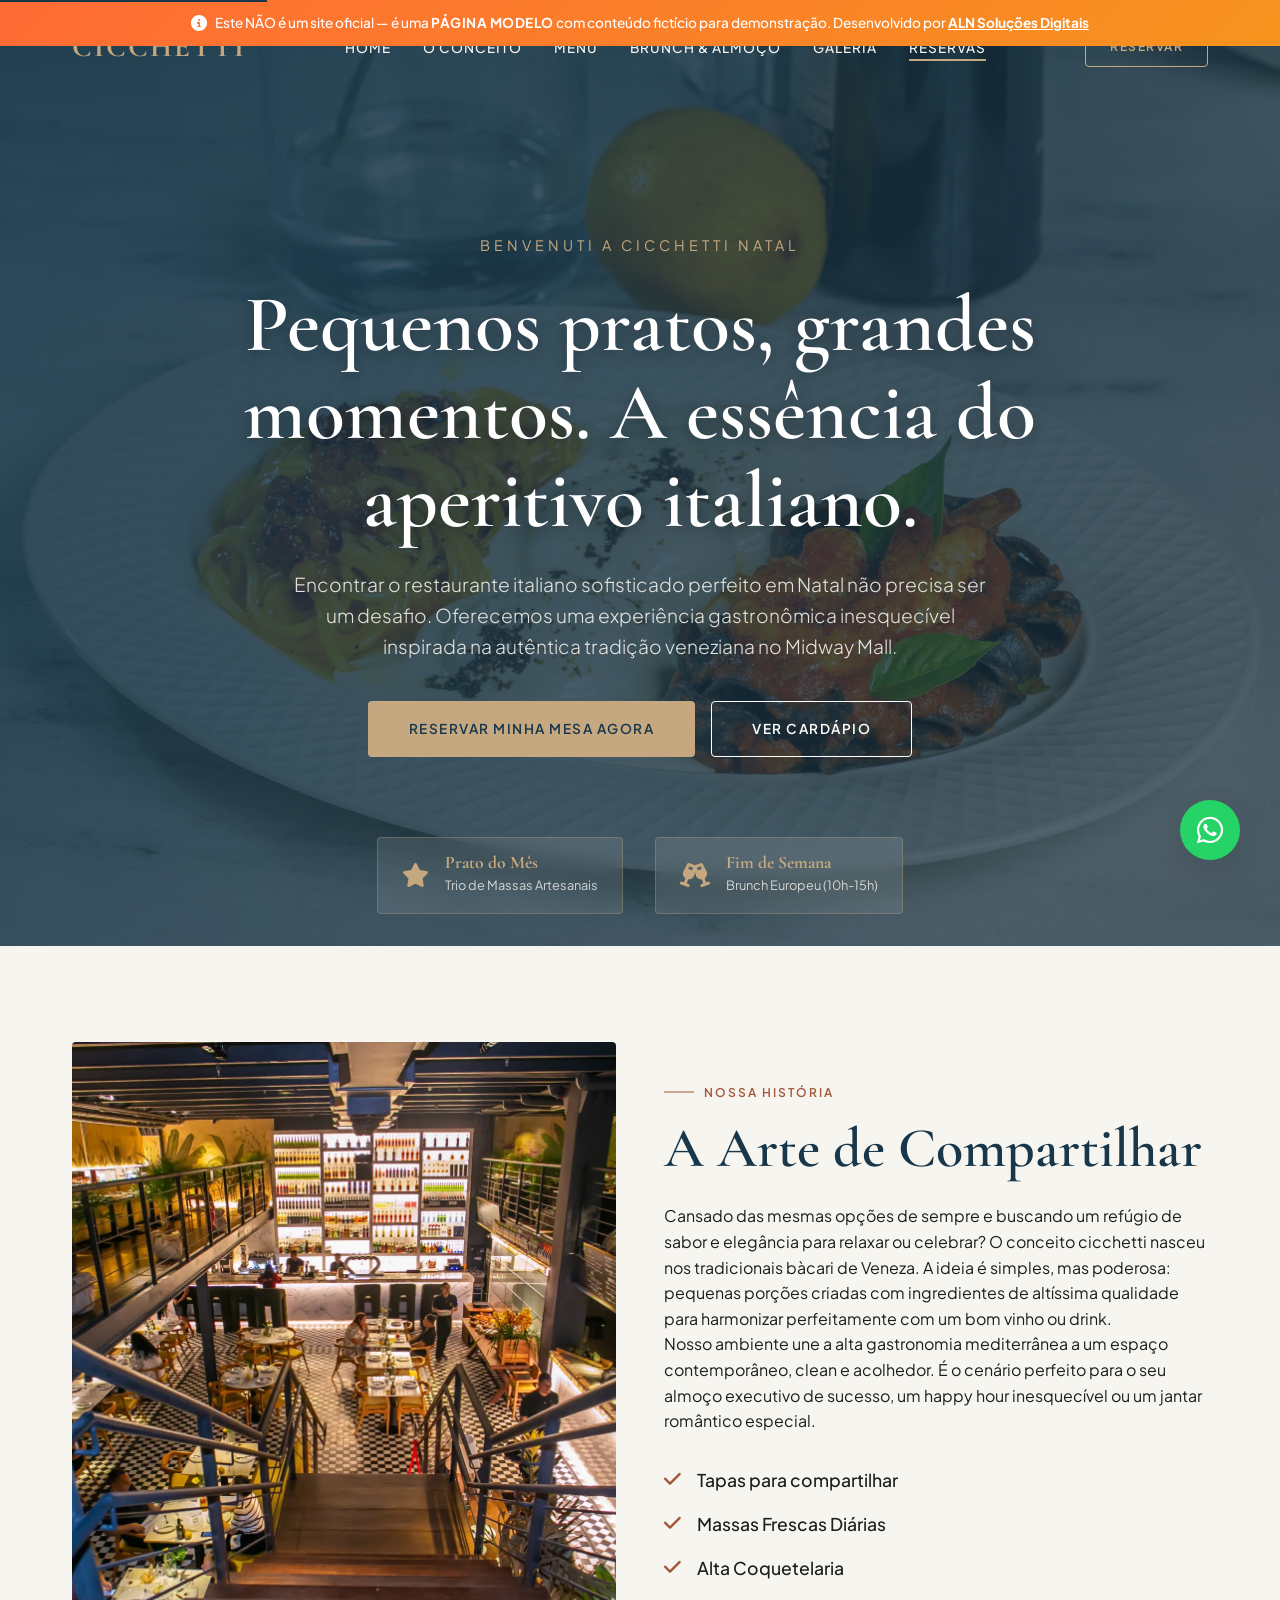
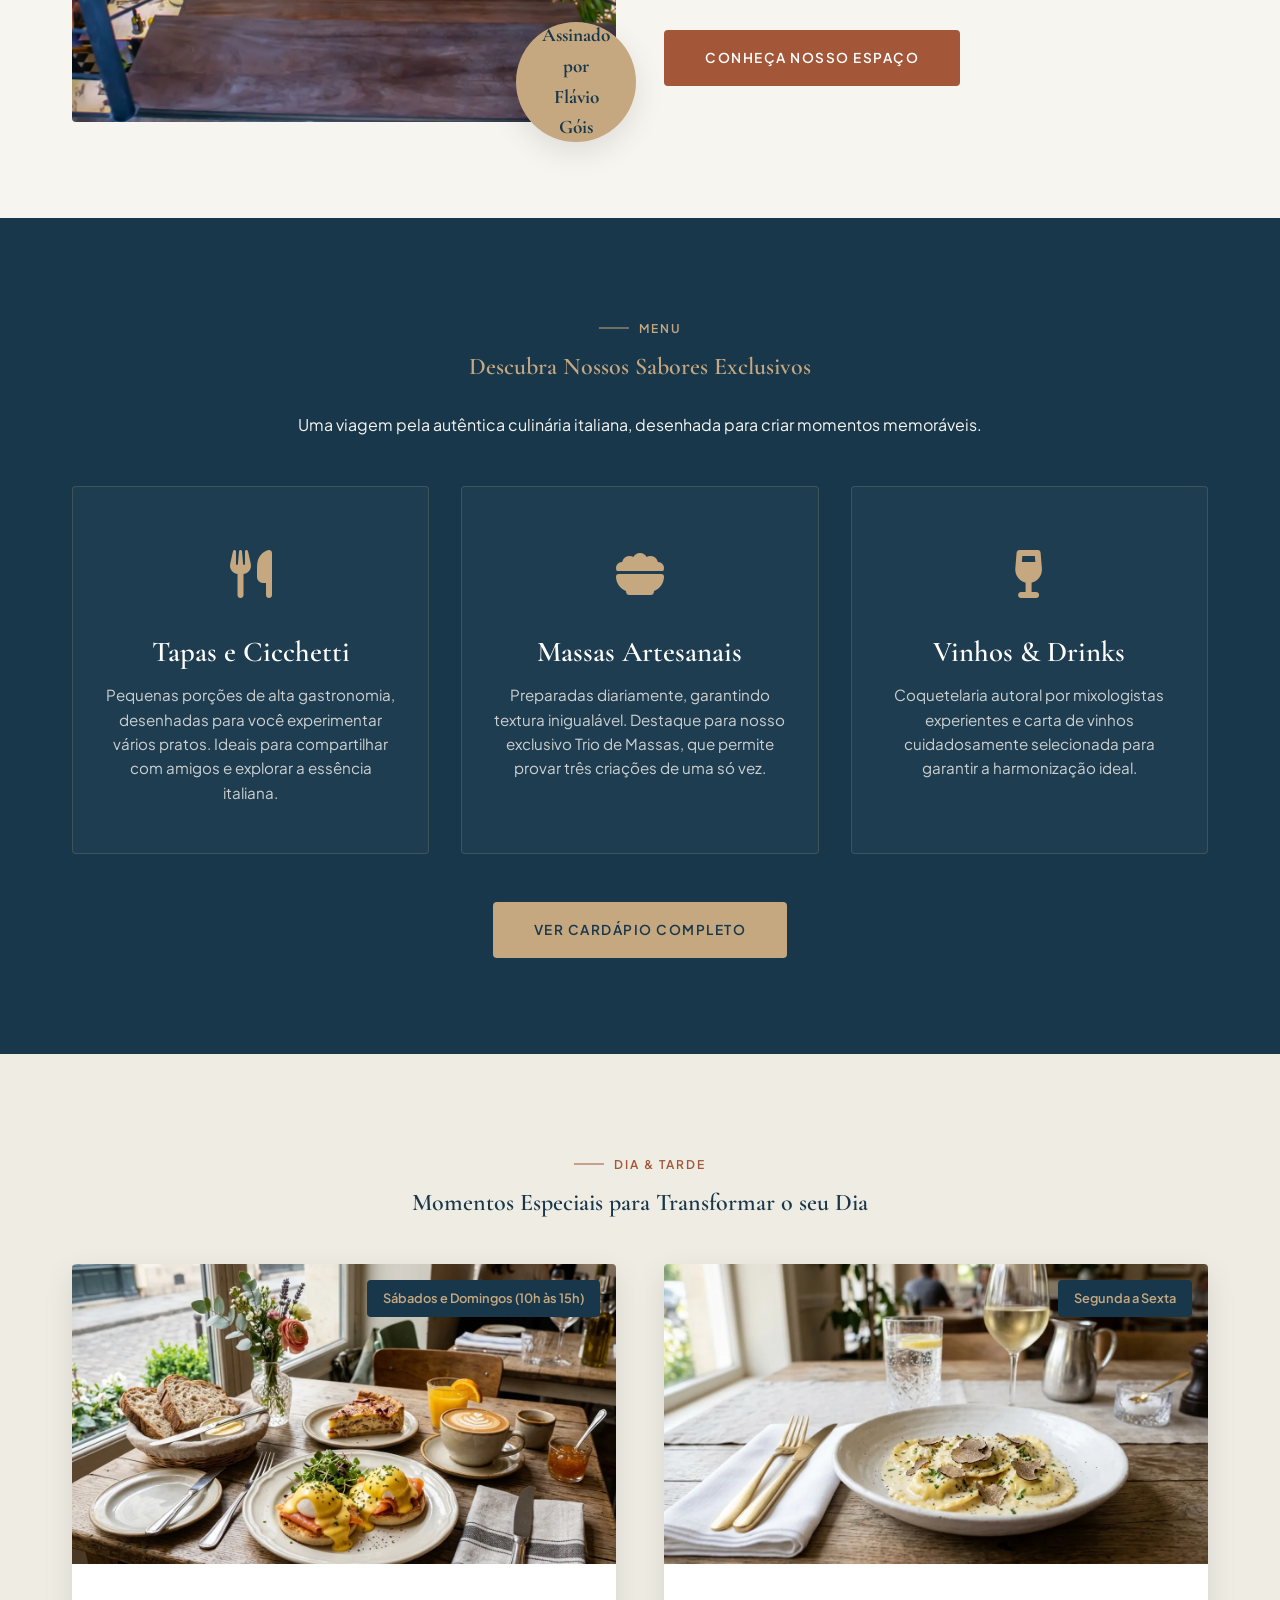
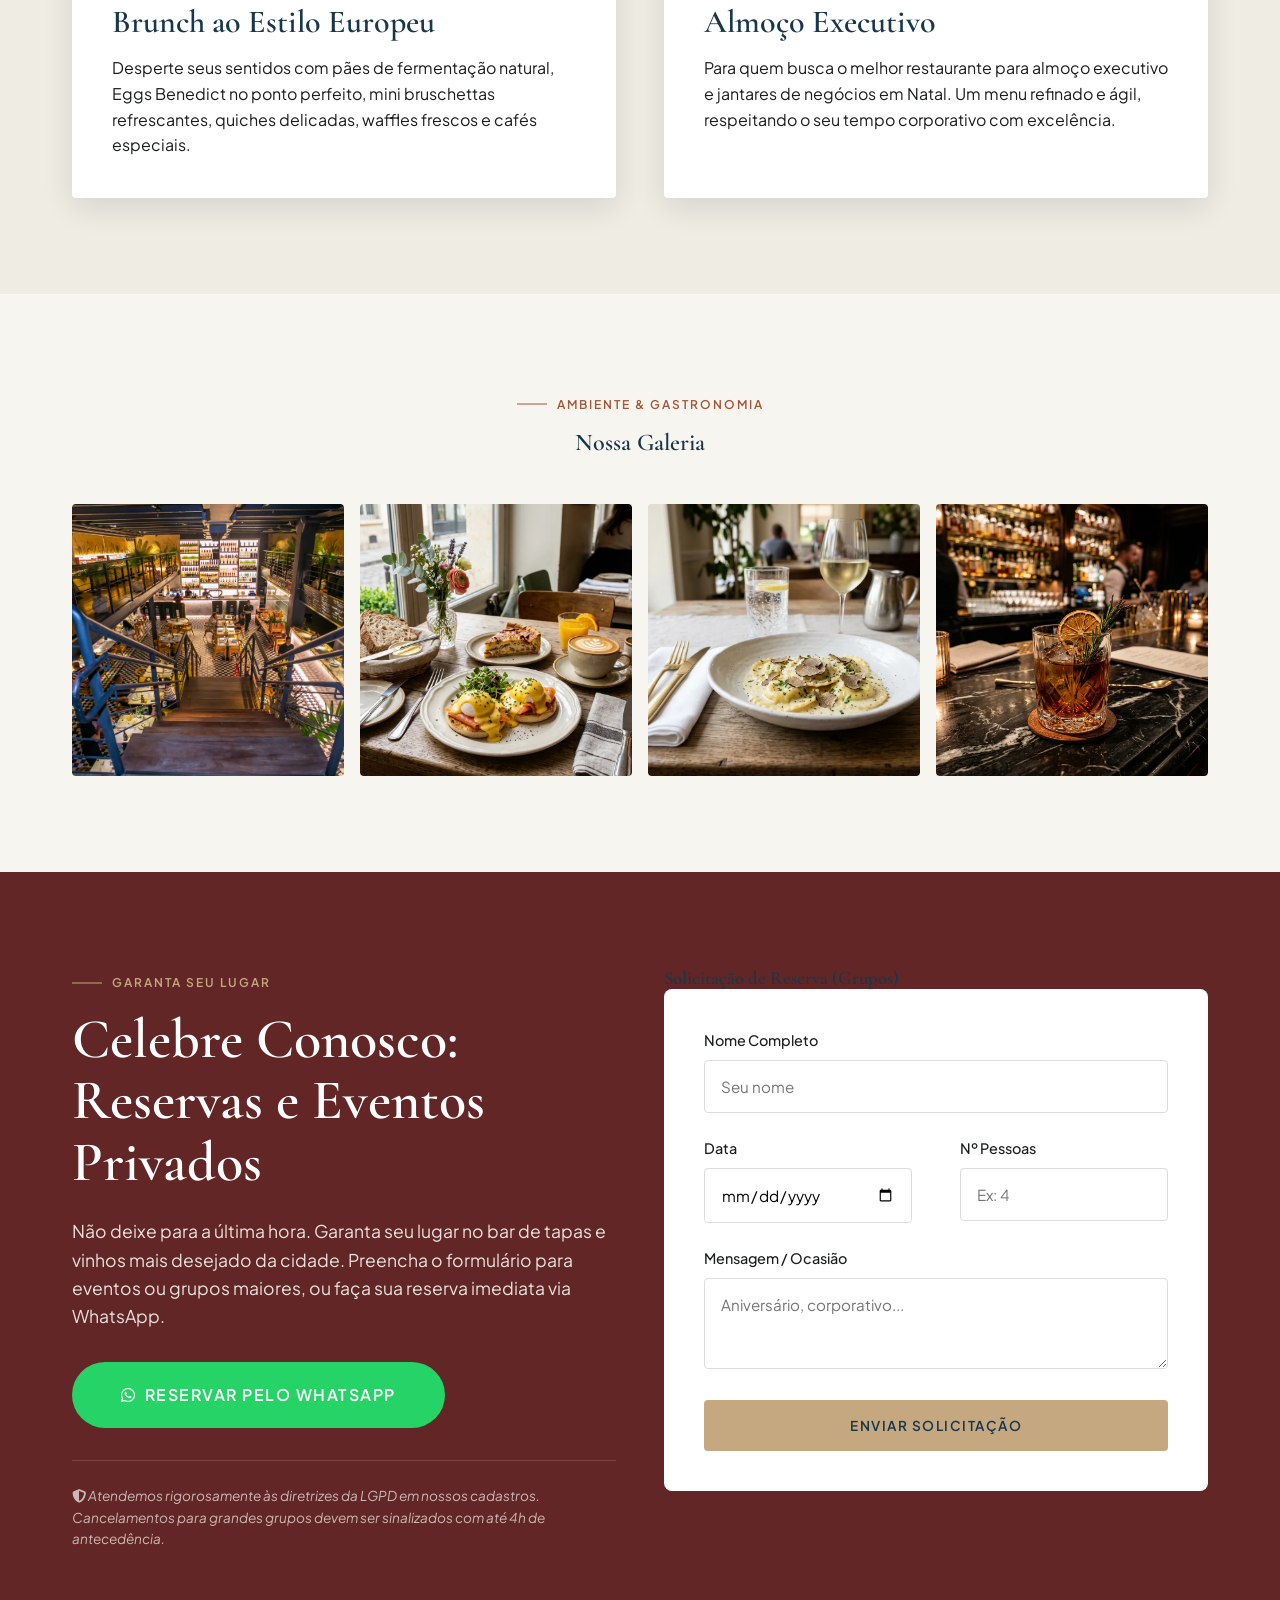
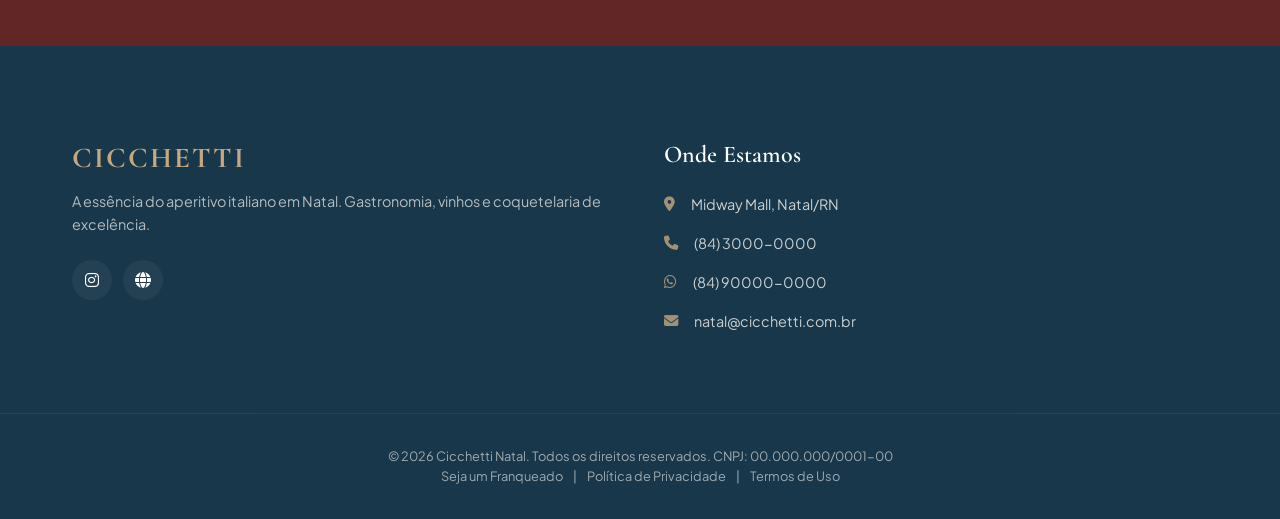
==== commit 3318d418: "first commit" ====
--- a/index.html
+++ b/index.html
@@ -55,61 +55,52 @@
     }
     </script>
 
-    <!-- CSS CRÍTICO INLINE (Above-the-fold) -->
+    <!-- CSS CRÍTICO INLINE (Mínimo para First Paint) -->
     <style>
-        :root{--verde-botanico:#18374B;--verde-salvia:#1f4a63;--terracota:#A35638;--vinho:#632626;--madeira-clara:#D9C5B2;--dourado:#C5A880;--dourado-hover:#e0c298;--off-white:#F7F5F0;--white:#ffffff;--bg-alt:#EFECE4;--text-dark:#1A1F1B;--text-light:#F7F5F0;--text-muted:#555a57;--font-display:'Cormorant Garamond',serif;--font-body:'Plus Jakarta Sans',sans-serif;--container-width:1200px;--section-padding:6rem 0;--radius-sm:4px;--radius-md:8px;--radius-lg:16px;--shadow-sm:0 4px 6px rgba(0,0,0,0.05);--shadow-md:0 10px 30px rgba(0,0,0,0.1);--shadow-hover:0 20px 40px rgba(0,0,0,0.15);--transition:all 0.3s cubic-bezier(0.25,0.8,0.25,1)}
-        *,*::before,*::after{margin:0;padding:0;box-sizing:border-box}
-        html{scroll-behavior:smooth;font-size:16px}
-        body{font-family:var(--font-body);color:var(--text-dark);background-color:var(--off-white);line-height:1.6;overflow-x:hidden}
+        :root{--verde-botanico:#18374B;--verde-salvia:#1f4a63;--terracota:#A35638;--dourado:#C5A880;--off-white:#F7F5F0;--white:#fff;--text-dark:#1A1F1B;--text-light:#F7F5F0;--text-muted:#555a57;--font-display:'Cormorant Garamond',serif;--font-body:'Plus Jakarta Sans',sans-serif;--container-width:1200px;--radius-sm:4px;--transition:all .3s cubic-bezier(.25,.8,.25,1)}
+        *,*::before,*::after{box-sizing:border-box;margin:0;padding:0}
+        html{font-size:16px;scroll-behavior:smooth}
+        body{font-family:var(--font-body);color:var(--text-dark);background:var(--off-white);line-height:1.6;overflow-x:hidden}
         .container{max-width:var(--container-width);margin:0 auto;padding:0 2rem}
-        .model-notice{background:linear-gradient(135deg,#ff6b35 0%,#f7931e 100%);color:white;text-align:center;padding:0.75rem 1rem;font-size:0.85rem;font-weight:500;position:relative;z-index:1001}
-        .model-notice .container{display:flex;align-items:center;justify-content:center;gap:0.5rem;flex-wrap:wrap}
-        .model-notice i{font-size:1rem}
-        .model-notice strong{font-weight:700;text-transform:uppercase;letter-spacing:0.5px}
-        #header{position:fixed;top:0;left:0;width:100%;z-index:1000;padding:1.5rem 0;background-color:transparent;transition:background-color 0.4s ease,padding 0.4s ease,box-shadow 0.4s ease}
+        #header{position:fixed;top:0;left:0;right:0;z-index:1000;padding:1.5rem 0;background:transparent;transition:background .4s,padding .4s,box-shadow .4s}
         .nav-container{display:flex;justify-content:space-between;align-items:center}
         .logo{font-family:var(--font-display);font-size:1.8rem;font-weight:700;color:var(--dourado);letter-spacing:2px}
         .hero{position:relative;min-height:100vh;display:flex;align-items:center;overflow:hidden}
-        .hero-slideshow{position:absolute;top:0;left:0;width:100%;height:100%;z-index:0}
-        .hero-slide{position:absolute;top:0;left:0;width:100%;height:100%;opacity:0;transition:opacity 1.5s ease-in-out}
+        .hero-slideshow{position:absolute;inset:0;z-index:0}
+        .hero-slide{position:absolute;inset:0;opacity:0;transition:opacity 1.5s}
         .hero-slide.active{opacity:1}
-        .hero-slide img{width:100%;height:100%;object-fit:cover;object-position:center}
-        .hero-overlay{position:absolute;top:0;left:0;width:100%;height:100%;background:linear-gradient(135deg,rgba(24,55,75,0.9) 0%,rgba(20,40,55,0.7) 100%);z-index:1}
+        .hero-slide img{width:100%;height:100%;object-fit:cover}
+        .hero-overlay{position:absolute;inset:0;background:linear-gradient(135deg,rgba(24,55,75,.9),rgba(20,40,55,.7));z-index:1}
         .hero-content{position:relative;z-index:2;text-align:center;max-width:900px;color:var(--text-light);padding:0 2rem}
-        .hero-subtitle{display:block;font-size:0.9rem;letter-spacing:4px;text-transform:uppercase;color:var(--dourado);margin-bottom:1.5rem}
-        .hero h1{font-family:var(--font-display);font-size:5rem;font-weight:600;line-height:1.1;color:var(--white);margin-bottom:1.5rem;text-shadow:0 4px 15px rgba(0,0,0,0.3)}
-        .hero p{font-size:1.2rem;font-weight:300;margin-bottom:2.5rem;max-width:700px;margin-left:auto;margin-right:auto;opacity:0.9}
+        .hero-subtitle{display:block;font-size:.9rem;letter-spacing:4px;text-transform:uppercase;color:var(--dourado);margin-bottom:1.5rem}
+        .hero h1{font-family:var(--font-display);font-size:clamp(2.8rem,5vw,5rem);font-weight:600;line-height:1.1;color:#fff;margin-bottom:1.5rem;text-shadow:0 4px 15px rgba(0,0,0,.3)}
+        .hero p{font-size:1.2rem;font-weight:300;margin-bottom:2.5rem;max-width:700px;margin-inline:auto;opacity:.9}
         .hero-buttons{display:flex;gap:1rem;justify-content:center;flex-wrap:wrap}
-        .btn-gold,.btn-wine,.btn-outline,.btn-outline-light{display:inline-flex;align-items:center;justify-content:center;gap:0.5rem;padding:1rem 2.5rem;font-family:var(--font-body);font-weight:600;text-transform:uppercase;letter-spacing:1.5px;font-size:0.85rem;border-radius:var(--radius-sm);cursor:pointer;transition:var(--transition);border:1px solid transparent;text-decoration:none}
-        .btn-gold{background-color:var(--dourado);color:var(--verde-botanico)}
-        .btn-outline-light{background-color:transparent;color:var(--white);border-color:var(--white)}
-        .skip-link{position:absolute;top:-40px;left:0;background:var(--verde-botanico);color:var(--white);padding:8px 16px;z-index:10000;transition:top 0.3s}
+        .btn{display:inline-flex;align-items:center;gap:.5rem;padding:1rem 2.5rem;font-family:var(--font-body);font-weight:600;text-transform:uppercase;letter-spacing:1.5px;font-size:.85rem;border-radius:4px;cursor:pointer;transition:var(--transition);border:1px solid transparent;text-decoration:none}
+        .btn-gold{background:var(--dourado);color:var(--verde-botanico)}
+        .btn-outline-light{background:transparent;color:#fff;border-color:#fff}
+        .model-notice{background:linear-gradient(135deg,#ff6b35,#f7931e);color:#fff;text-align:center;padding:.75rem 1rem;font-size:.85rem;font-weight:500;z-index:1001}
+        .model-notice .container{display:flex;align-items:center;justify-content:center;gap:.5rem;flex-wrap:wrap}
+        .model-notice i{font-size:1rem}.model-notice strong{font-weight:700;text-transform:uppercase;letter-spacing:.5px}
+        .skip-link{position:absolute;top:-40px;left:0;background:var(--verde-botanico);color:#fff;padding:8px 16px;z-index:10000;transition:top .3s}
         .skip-link:focus{top:0}
-        .dev-credit{background:rgba(0,0,0,0.3);padding:0.4rem 0;text-align:center;font-size:0.7rem;color:rgba(255,255,255,0.7);letter-spacing:0.5px}
-        .dev-credit a{color:var(--dourado);font-weight:600;transition:var(--transition)}
-        .dev-credit a:hover{color:var(--dourado-hover);text-decoration:underline}
-        @media(max-width:992px){.hero h1{font-size:3.5rem}.nav-links,.nav-actions .btn-outline{display:none}.mobile-menu-btn{display:block}}
-        @media(max-width:576px){.hero h1{font-size:2.8rem}.hero-buttons{flex-direction:column}}
     </style>
-
-    <!-- Preload LCP Image -->
-    <link rel="preload" href="assets/webp/Trio-de-Massas-e-servido-com-carbonara-ravioli-pecorino-trufado-e-nero-alla-puttanesca-2048x1365.webp" as="image" type="image/webp">
-
-    <!-- Fonts (non-blocking) -->
+    <!-- Fonts (preconnect + display=swap) -->
     <link rel="preconnect" href="https://fonts.googleapis.com">
     <link rel="preconnect" href="https://fonts.gstatic.com" crossorigin>
-    <link href="https://fonts.googleapis.com/css2?family=Cormorant+Garamond:ital,wght@0,400;0,600;0,700;1,400&family=Plus+Jakarta+Sans:wght@300;400;500;600&display=swap" rel="stylesheet" media="print" onload="this.media='all'">
+    <link href="https://fonts.googleapis.com/css2?family=Cormorant+Garamond:ital,wght@0,400;0,600;0,700;1,400&family=Plus+Jakarta+Sans:wght@300;400;500;600&display=swap" rel="stylesheet">
     
-    <!-- Font Awesome (non-blocking) -->
+    <!-- Font Awesome - carregamento assíncrono (não bloqueia render) -->
+    <link rel="dns-prefetch" href="https://cdnjs.cloudflare.com">
     <link rel="stylesheet" href="https://cdnjs.cloudflare.com/ajax/libs/font-awesome/6.4.0/css/all.min.css" media="print" onload="this.media='all'">
+    <noscript><link rel="stylesheet" href="https://cdnjs.cloudflare.com/ajax/libs/font-awesome/6.4.0/css/all.min.css"></noscript>
     
-    <!-- CSS Completo (non-blocking) -->
+    <!-- Preload: imagem LCP real (primeiro slide do hero em webp) -->
+    <link rel="preload" href="assets/webp/Trio-de-Massas-e-servido-com-carbonara-ravioli-pecorino-trufado-e-nero-alla-puttanesca-2048x1365.webp" as="image" type="image/webp">
+    
+    <!-- CSS completo (async - o crítico inline acima garante first paint rápido) -->
     <link rel="stylesheet" href="css/style.css" media="print" onload="this.media='all'">
-    
-    <!-- Fallback para CSS não bloqueante -->
-    <noscript>
-        <link rel="stylesheet" href="css/style.css">
-    </noscript>
+    <noscript><link rel="stylesheet" href="css/style.css"></noscript>
 </head>
 <body>
 
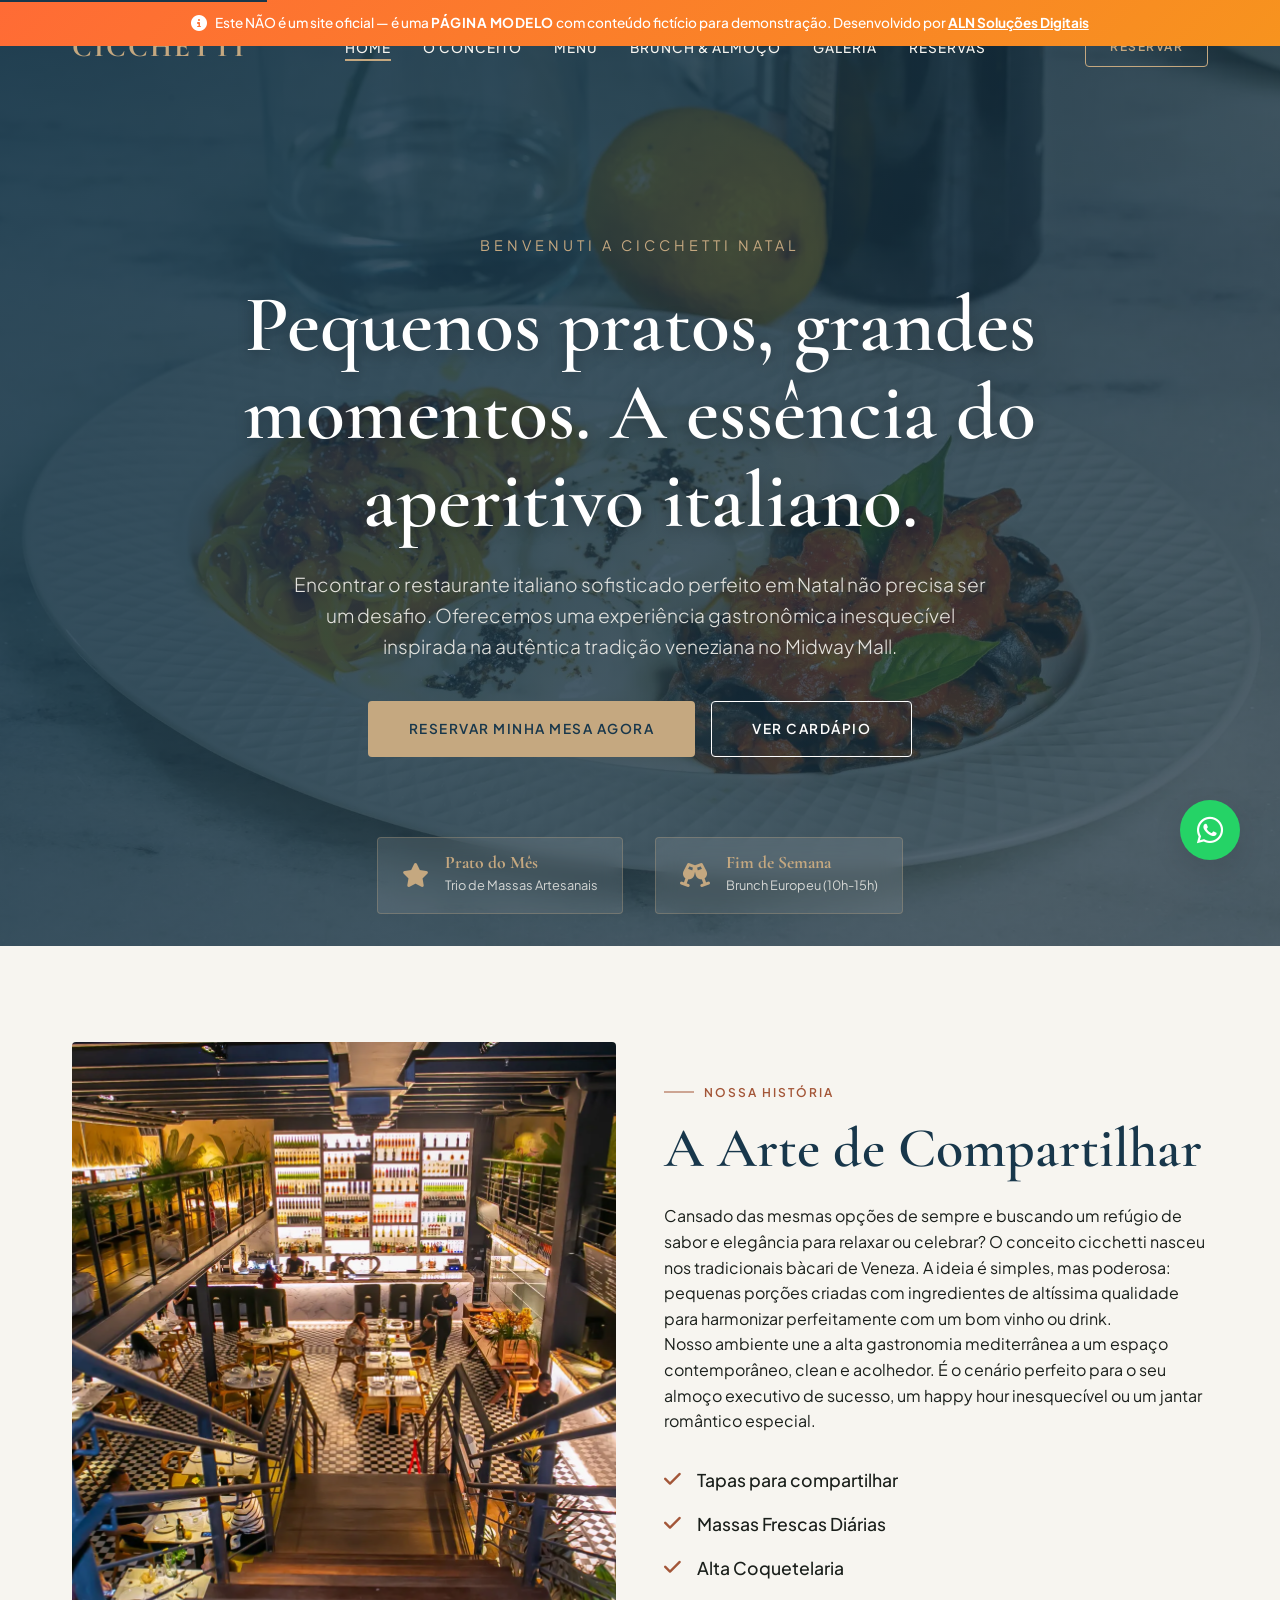
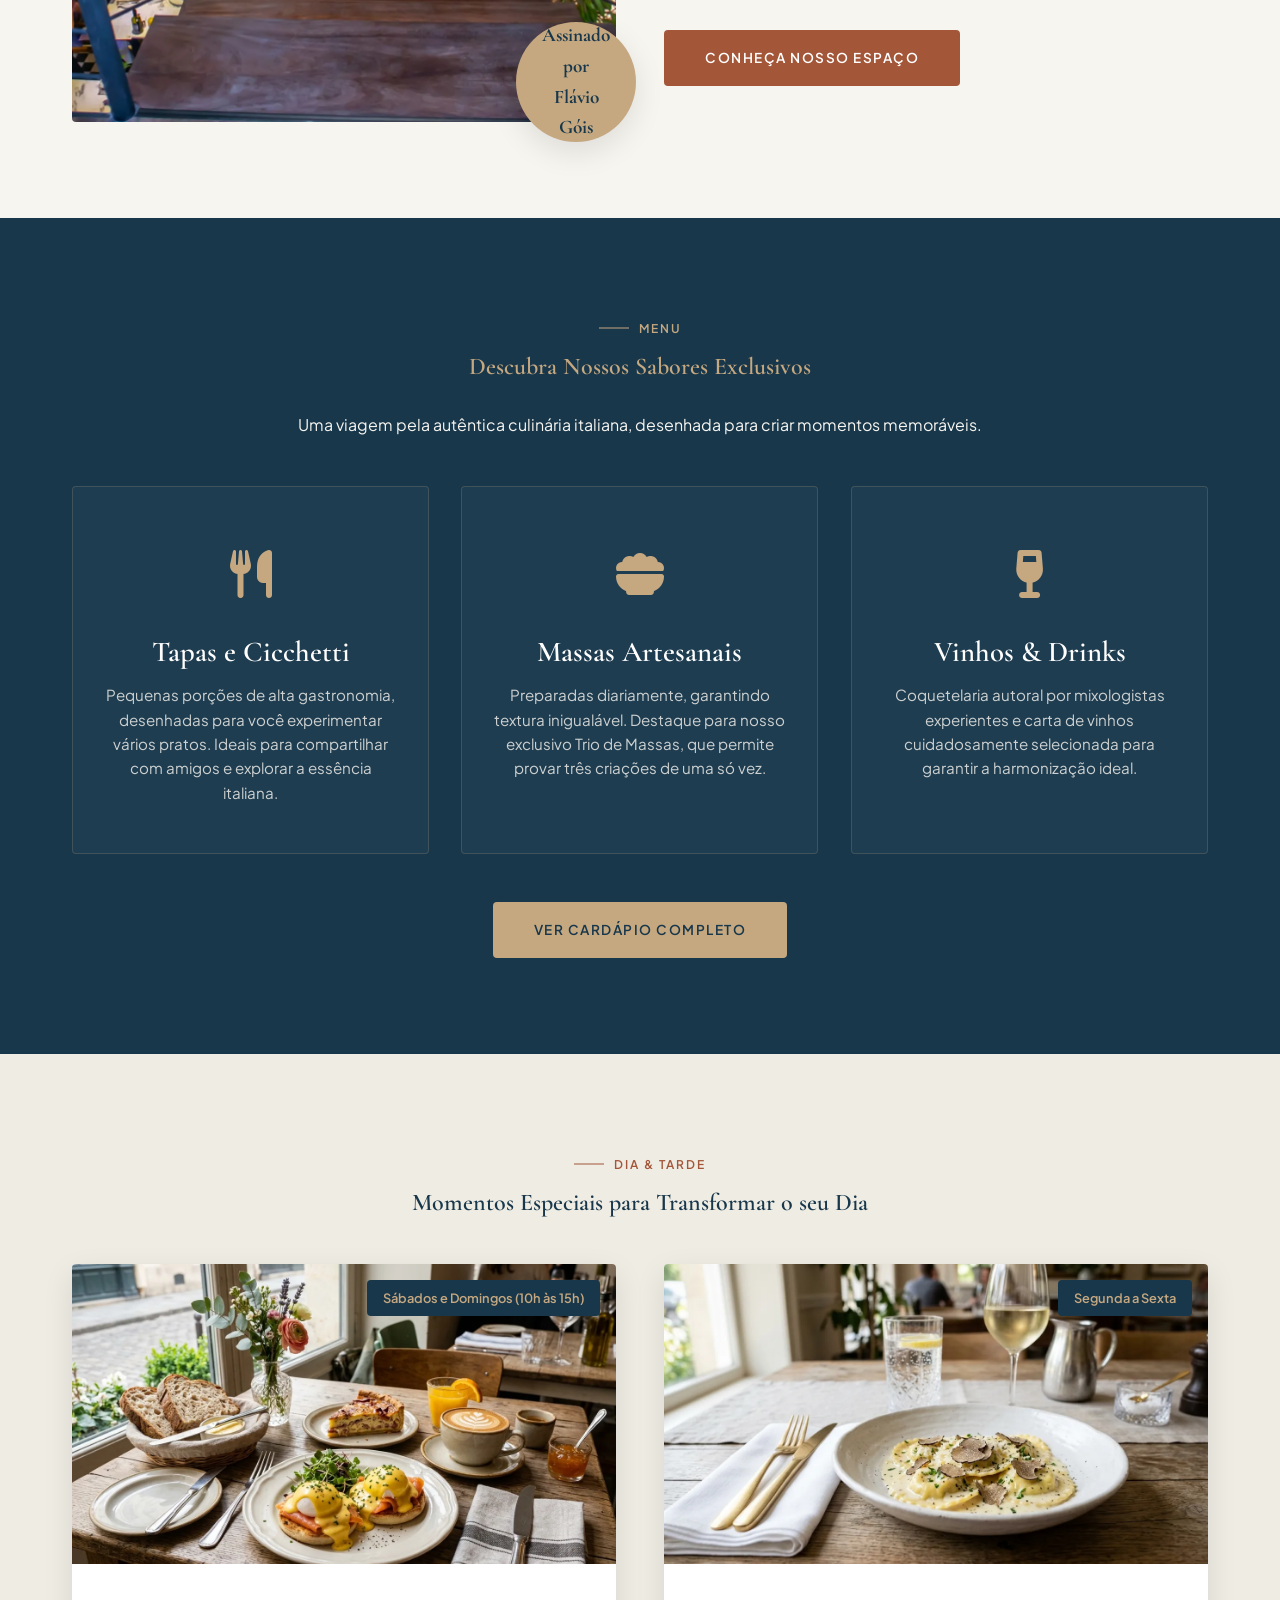
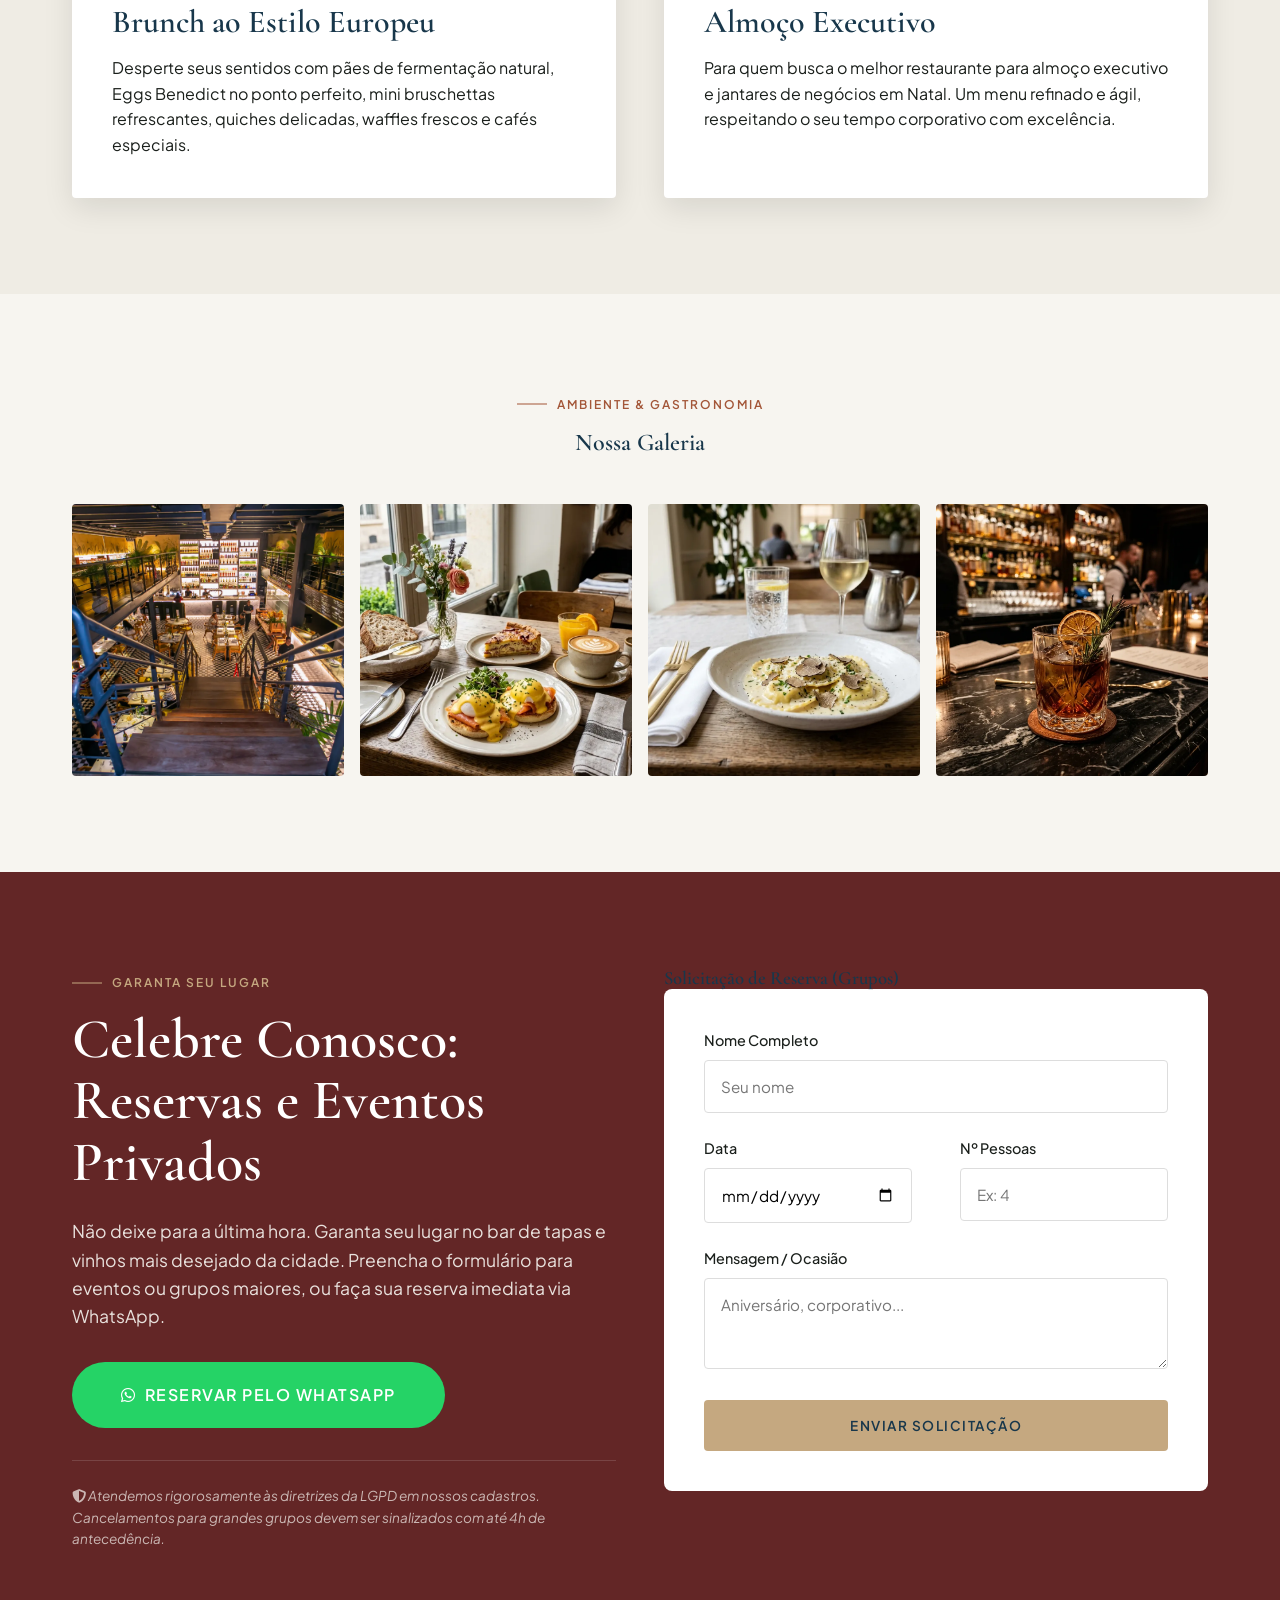
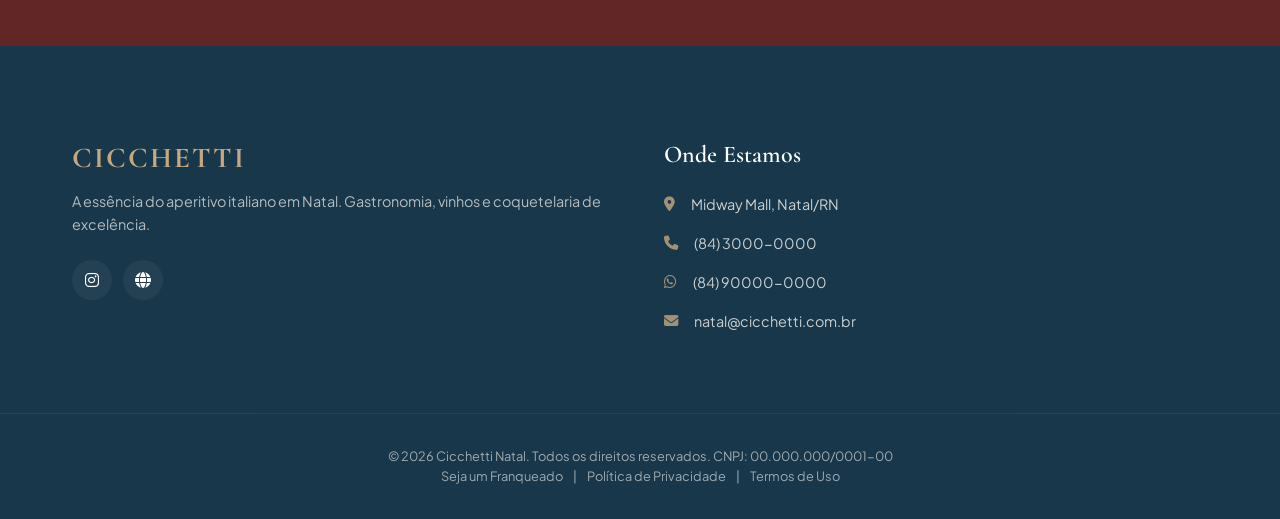
==== commit eee187c7: "first commit" ====
--- a/index.html
+++ b/index.html
@@ -85,20 +85,22 @@
         .skip-link{position:absolute;top:-40px;left:0;background:var(--verde-botanico);color:#fff;padding:8px 16px;z-index:10000;transition:top .3s}
         .skip-link:focus{top:0}
     </style>
-    <!-- Fonts (preconnect + display=swap) -->
+
+    <!-- Preload: imagem LCP (ANTES de tudo para máxima prioridade) -->
+    <link rel="preload" href="assets/webp/Trio-de-Massas-e-servido-com-carbonara-ravioli-pecorino-trufado-e-nero-alla-puttanesca-2048x1365.webp" as="image" type="image/webp">
+
+    <!-- Fonts (async - não bloqueia render) -->
     <link rel="preconnect" href="https://fonts.googleapis.com">
     <link rel="preconnect" href="https://fonts.gstatic.com" crossorigin>
-    <link href="https://fonts.googleapis.com/css2?family=Cormorant+Garamond:ital,wght@0,400;0,600;0,700;1,400&family=Plus+Jakarta+Sans:wght@300;400;500;600&display=swap" rel="stylesheet">
+    <link rel="stylesheet" href="https://fonts.googleapis.com/css2?family=Cormorant+Garamond:ital,wght@0,400;0,600;0,700;1,400&family=Plus+Jakarta+Sans:wght@300;400;500;600&display=swap" media="print" onload="this.media='all'">
+    <noscript><link rel="stylesheet" href="https://fonts.googleapis.com/css2?family=Cormorant+Garamond:ital,wght@0,400;0,600;0,700;1,400&family=Plus+Jakarta+Sans:wght@300;400;500;600&display=swap"></noscript>
     
-    <!-- Font Awesome - carregamento assíncrono (não bloqueia render) -->
+    <!-- Font Awesome (async) -->
     <link rel="dns-prefetch" href="https://cdnjs.cloudflare.com">
     <link rel="stylesheet" href="https://cdnjs.cloudflare.com/ajax/libs/font-awesome/6.4.0/css/all.min.css" media="print" onload="this.media='all'">
     <noscript><link rel="stylesheet" href="https://cdnjs.cloudflare.com/ajax/libs/font-awesome/6.4.0/css/all.min.css"></noscript>
     
-    <!-- Preload: imagem LCP real (primeiro slide do hero em webp) -->
-    <link rel="preload" href="assets/webp/Trio-de-Massas-e-servido-com-carbonara-ravioli-pecorino-trufado-e-nero-alla-puttanesca-2048x1365.webp" as="image" type="image/webp">
-    
-    <!-- CSS completo (async - o crítico inline acima garante first paint rápido) -->
+    <!-- CSS completo (async - o crítico inline acima garante first paint) -->
     <link rel="stylesheet" href="css/style.css" media="print" onload="this.media='all'">
     <noscript><link rel="stylesheet" href="css/style.css"></noscript>
 </head>
@@ -152,41 +154,12 @@
     <!-- HERO SECTION -->
     <section id="home" class="hero">
         <!-- Slideshow de Imagens -->
-        <div class="hero-slideshow">
+        <!-- Slideshow: apenas 1 slide no HTML (LCP). Os demais são injetados via JS após page load -->
+        <div class="hero-slideshow" id="hero-slideshow">
             <div class="hero-slide active">
                 <picture>
                     <source type="image/webp" srcset="assets/webp/Trio-de-Massas-e-servido-com-carbonara-ravioli-pecorino-trufado-e-nero-alla-puttanesca-2048x1365.webp">
                     <img src="assets/hero/Trio-de-Massas-e-servido-com-carbonara-ravioli-pecorino-trufado-e-nero-alla-puttanesca-2048x1365.jpg" alt="Trio de massas artesanais servido com carbonara, ravioli pecorino trufado e nero alla puttanesca" width="1920" height="1080" fetchpriority="high" decoding="async">
-                </picture>
-            </div>
-            <div class="hero-slide">
-                <picture>
-                    <source type="image/webp" srcset="assets/webp/Selecao-de-sobremesas-da-casa-em-versao-mini-2048x1430.webp">
-                    <img src="assets/hero/Selecao-de-sobremesas-da-casa-em-versao-mini-2048x1430.jpg" alt="Seleção de sobremesas da casa em versão mini" width="1920" height="1080" loading="lazy" decoding="async">
-                </picture>
-            </div>
-            <div class="hero-slide">
-                <picture>
-                    <source type="image/webp" srcset="assets/webp/O-Cicchetti-Midway-ja-se-firma-como-uma-das-novidades-gastronomicas-mais-comentadas-da-cidade-funcionando-com-dois-ambientes-modernos-scaled.webp">
-                    <img src="assets/hero/O-Cicchetti-Midway-ja-se-firma-como-uma-das-novidades-gastronomicas-mais-comentadas-da-cidade-funcionando-com-dois-ambientes-modernos-scaled.jpg" alt="Ambiente moderno do Cicchetti no Midway Mall" width="1920" height="1080" loading="lazy" decoding="async">
-                </picture>
-            </div>
-            <div class="hero-slide">
-                <picture>
-                    <source type="image/webp" srcset="assets/webp/Polvo-grelhado-com-molho-romesco-batata-rustica-e-chimichurri-scaled.webp">
-                    <img src="assets/hero/Polvo-grelhado-com-molho-romesco-batata-rustica-e-chimichurri-scaled.jpg" alt="Polvo grelhado com molho romesco, batata rústica e chimichurri" width="1920" height="1080" loading="lazy" decoding="async">
-                </picture>
-            </div>
-            <div class="hero-slide">
-                <picture>
-                    <source type="image/webp" srcset="assets/webp/Salada-de-Fermentados-Pachamama-2048x1365.webp">
-                    <img src="assets/hero/Salada-de-Fermentados-Pachamama-2048x1365.jpg" alt="Salada de fermentados Pachamama" width="1920" height="1080" loading="lazy" decoding="async">
-                </picture>
-            </div>
-            <div class="hero-slide">
-                <picture>
-                    <source type="image/webp" srcset="assets/webp/Cicchetti-Midway-e-a-primeira-franquia-da-marca-no-Brasil-e-traz-para-o-publico-potiguar-a-mesma-experiencia-que-consagrou-o-Cicchetti-em-Pipa-2048x1365.webp">
-                    <img src="assets/hero/Cicchetti-Midway-e-a-primeira-franquia-da-marca-no-Brasil-e-traz-para-o-publico-potiguar-a-mesma-experiencia-que-consagrou-o-Cicchetti-em-Pipa-2048x1365.jpg" alt="Cicchetti Midway - primeira franquia da marca no Brasil" width="1920" height="1080" loading="lazy" decoding="async">
                 </picture>
             </div>
         </div>
@@ -377,7 +350,7 @@
                     <p>Não deixe para a última hora. Garanta seu lugar no bar de tapas e vinhos mais desejado da cidade. Preencha o formulário para eventos ou grupos maiores, ou faça sua reserva imediata via WhatsApp.</p>
                     
                     <div class="contact-methods mt-4">
-                        <a href="https://wa.me/5584900000000" class="btn-whatsapp-large" target="_blank" title="Reservar via WhatsApp">
+                        <a href="https://wa.me/5584994541063?text=Quero%20meu%20site%20igual%20ao%20modelo%20do%20Cicchetti" class="btn-whatsapp-large" target="_blank" title="Reservar via WhatsApp">
                             <i class="fa-brands fa-whatsapp"></i> Reservar pelo WhatsApp
                         </a>
                     </div>
@@ -450,7 +423,7 @@
     </footer>
 
     <!-- Botão WhatsApp Flutuante -->
-    <a href="https://wa.me/5584900000000" class="float-whatsapp" target="_blank" rel="noopener" aria-label="Fale conosco no WhatsApp" title="Fale conosco no WhatsApp">
+    <a href="https://wa.me/5584994541063?text=Quero%20meu%20site%20igual%20ao%20modelo%20do%20Cicchetti" class="float-whatsapp" target="_blank" rel="noopener" aria-label="Fale conosco no WhatsApp" title="Fale conosco no WhatsApp">
         <i class="fa-brands fa-whatsapp"></i>
         <span class="tooltip">Fale com a Recepção</span>
     </a>
--- a/css/style.css
+++ b/css/style.css
@@ -1108,6 +1108,16 @@
     .hero-destaques { display: none; }
     .nav-links, .nav-actions .btn-outline { display: none; }
     .mobile-menu-btn { display: block; }
+
+    /* Performance: desligar backdrop-filter em tablet/mobile (causa jank) */
+    .destaque-item,
+    #header.scrolled {
+        backdrop-filter: none;
+        -webkit-backdrop-filter: none;
+    }
+    #header.scrolled {
+        background-color: rgba(24, 55, 75, 0.98);
+    }
 }
 
 @media (max-width: 576px) {
@@ -1117,3 +1127,50 @@
     .section-padding { padding: 4rem 0; }
     .conceito-text h2, .cardapio h2 { font-size: 2.5rem; }
 }
+
+/* ==========================================================================
+   PERFORMANCE: DESLIGAR EFEITOS PESADOS EM TOUCH/MOBILE
+   ========================================================================== */
+@media (hover: none), (pointer: coarse) {
+    .card-dark:hover {
+        transform: none;
+    }
+    .exp-box:hover {
+        transform: none;
+    }
+    .gallery-item:hover img {
+        transform: none;
+    }
+}
+
+/* ==========================================================================
+   ACESSIBILIDADE: PREFERS-REDUCED-MOTION
+   ========================================================================== */
+@media (prefers-reduced-motion: reduce) {
+    *, *::before, *::after {
+        animation-duration: 0.01ms !important;
+        animation-iteration-count: 1 !important;
+        transition-duration: 0.01ms !important;
+        scroll-behavior: auto !important;
+    }
+    .hero-slide {
+        transition: none;
+    }
+}
+
+/* ==========================================================================
+   PERFORMANCE: CONTAIN & WILL-CHANGE HINTS
+   ========================================================================== */
+.hero-slide img {
+    contain: layout style;
+}
+
+.card-dark,
+.exp-box,
+.gallery-item {
+    contain: layout style;
+}
+
+#header {
+    will-change: background-color, padding;
+}
--- a/css/style.css
+++ b/css/style.css
@@ -1108,6 +1108,16 @@
     .hero-destaques { display: none; }
     .nav-links, .nav-actions .btn-outline { display: none; }
     .mobile-menu-btn { display: block; }
+
+    /* Performance: desligar backdrop-filter em tablet/mobile (causa jank) */
+    .destaque-item,
+    #header.scrolled {
+        backdrop-filter: none;
+        -webkit-backdrop-filter: none;
+    }
+    #header.scrolled {
+        background-color: rgba(24, 55, 75, 0.98);
+    }
 }
 
 @media (max-width: 576px) {
@@ -1117,3 +1127,50 @@
     .section-padding { padding: 4rem 0; }
     .conceito-text h2, .cardapio h2 { font-size: 2.5rem; }
 }
+
+/* ==========================================================================
+   PERFORMANCE: DESLIGAR EFEITOS PESADOS EM TOUCH/MOBILE
+   ========================================================================== */
+@media (hover: none), (pointer: coarse) {
+    .card-dark:hover {
+        transform: none;
+    }
+    .exp-box:hover {
+        transform: none;
+    }
+    .gallery-item:hover img {
+        transform: none;
+    }
+}
+
+/* ==========================================================================
+   ACESSIBILIDADE: PREFERS-REDUCED-MOTION
+   ========================================================================== */
+@media (prefers-reduced-motion: reduce) {
+    *, *::before, *::after {
+        animation-duration: 0.01ms !important;
+        animation-iteration-count: 1 !important;
+        transition-duration: 0.01ms !important;
+        scroll-behavior: auto !important;
+    }
+    .hero-slide {
+        transition: none;
+    }
+}
+
+/* ==========================================================================
+   PERFORMANCE: CONTAIN & WILL-CHANGE HINTS
+   ========================================================================== */
+.hero-slide img {
+    contain: layout style;
+}
+
+.card-dark,
+.exp-box,
+.gallery-item {
+    contain: layout style;
+}
+
+#header {
+    will-change: background-color, padding;
+}
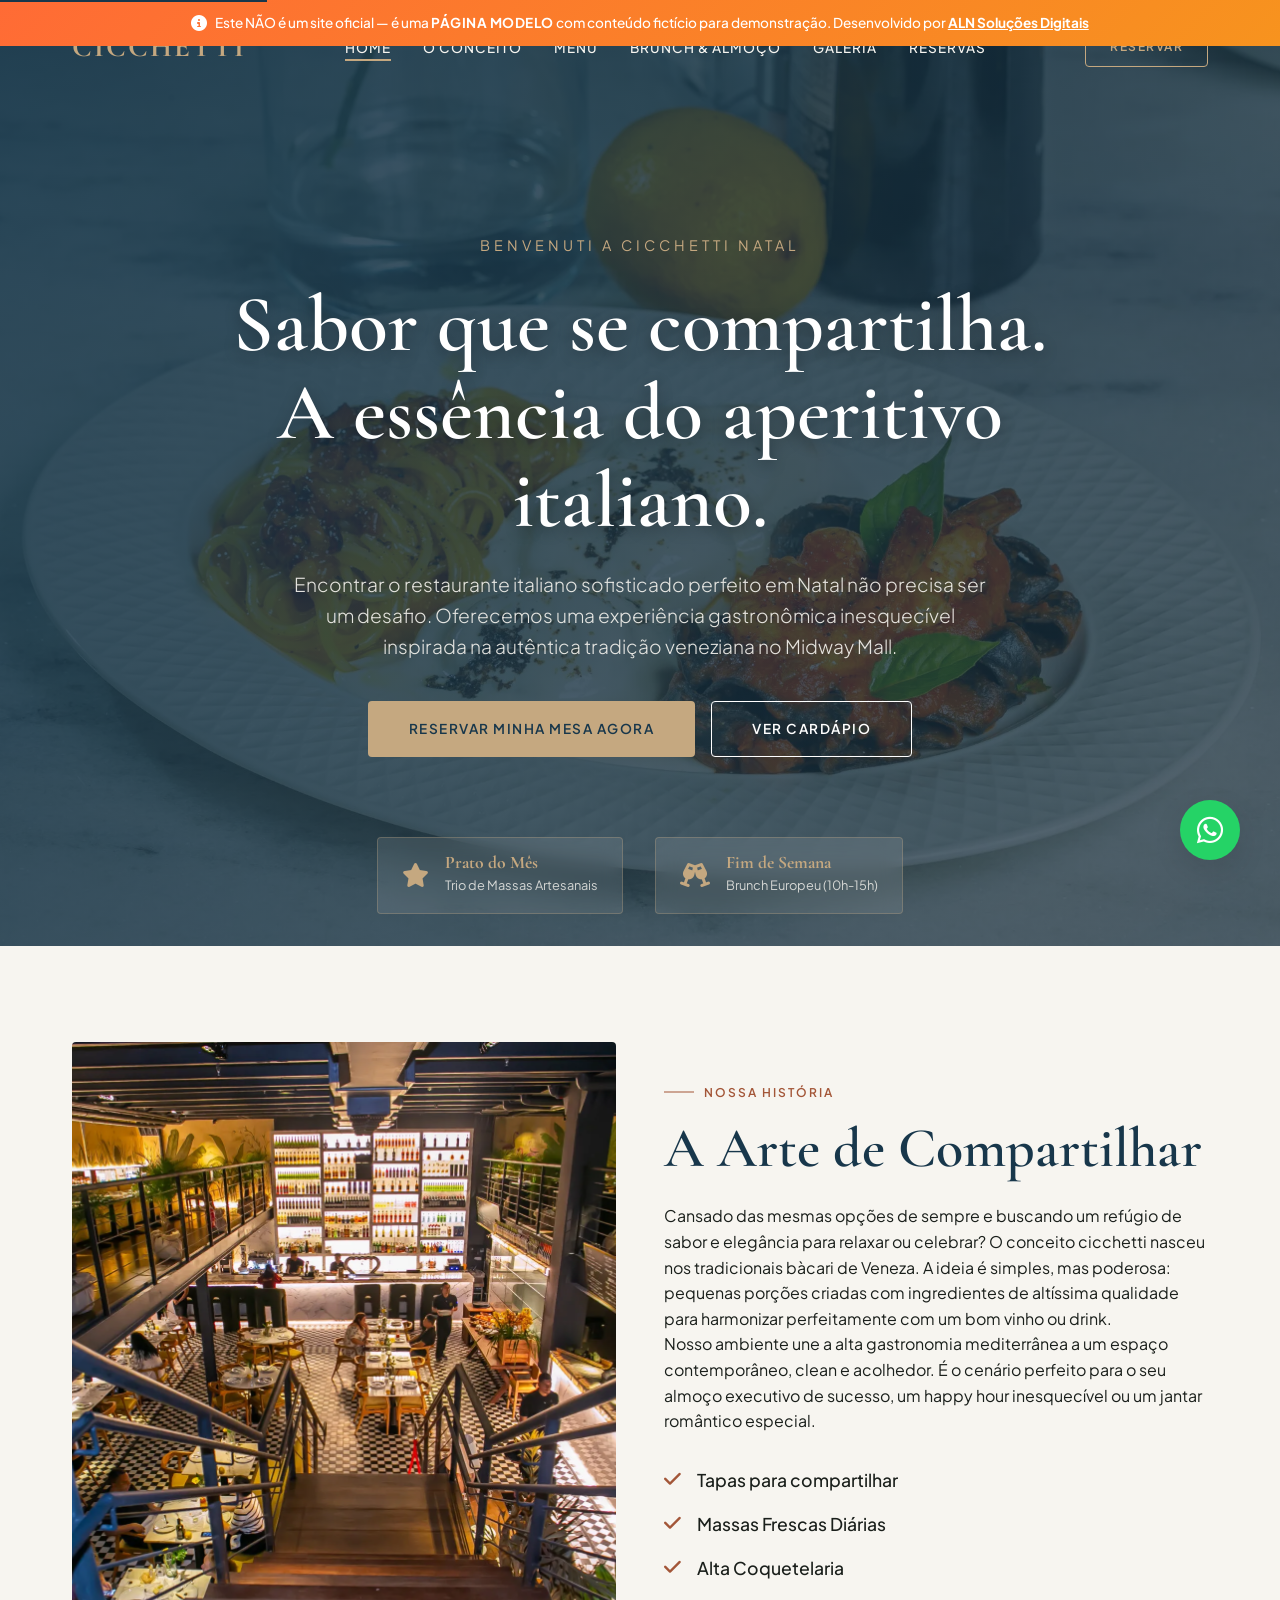
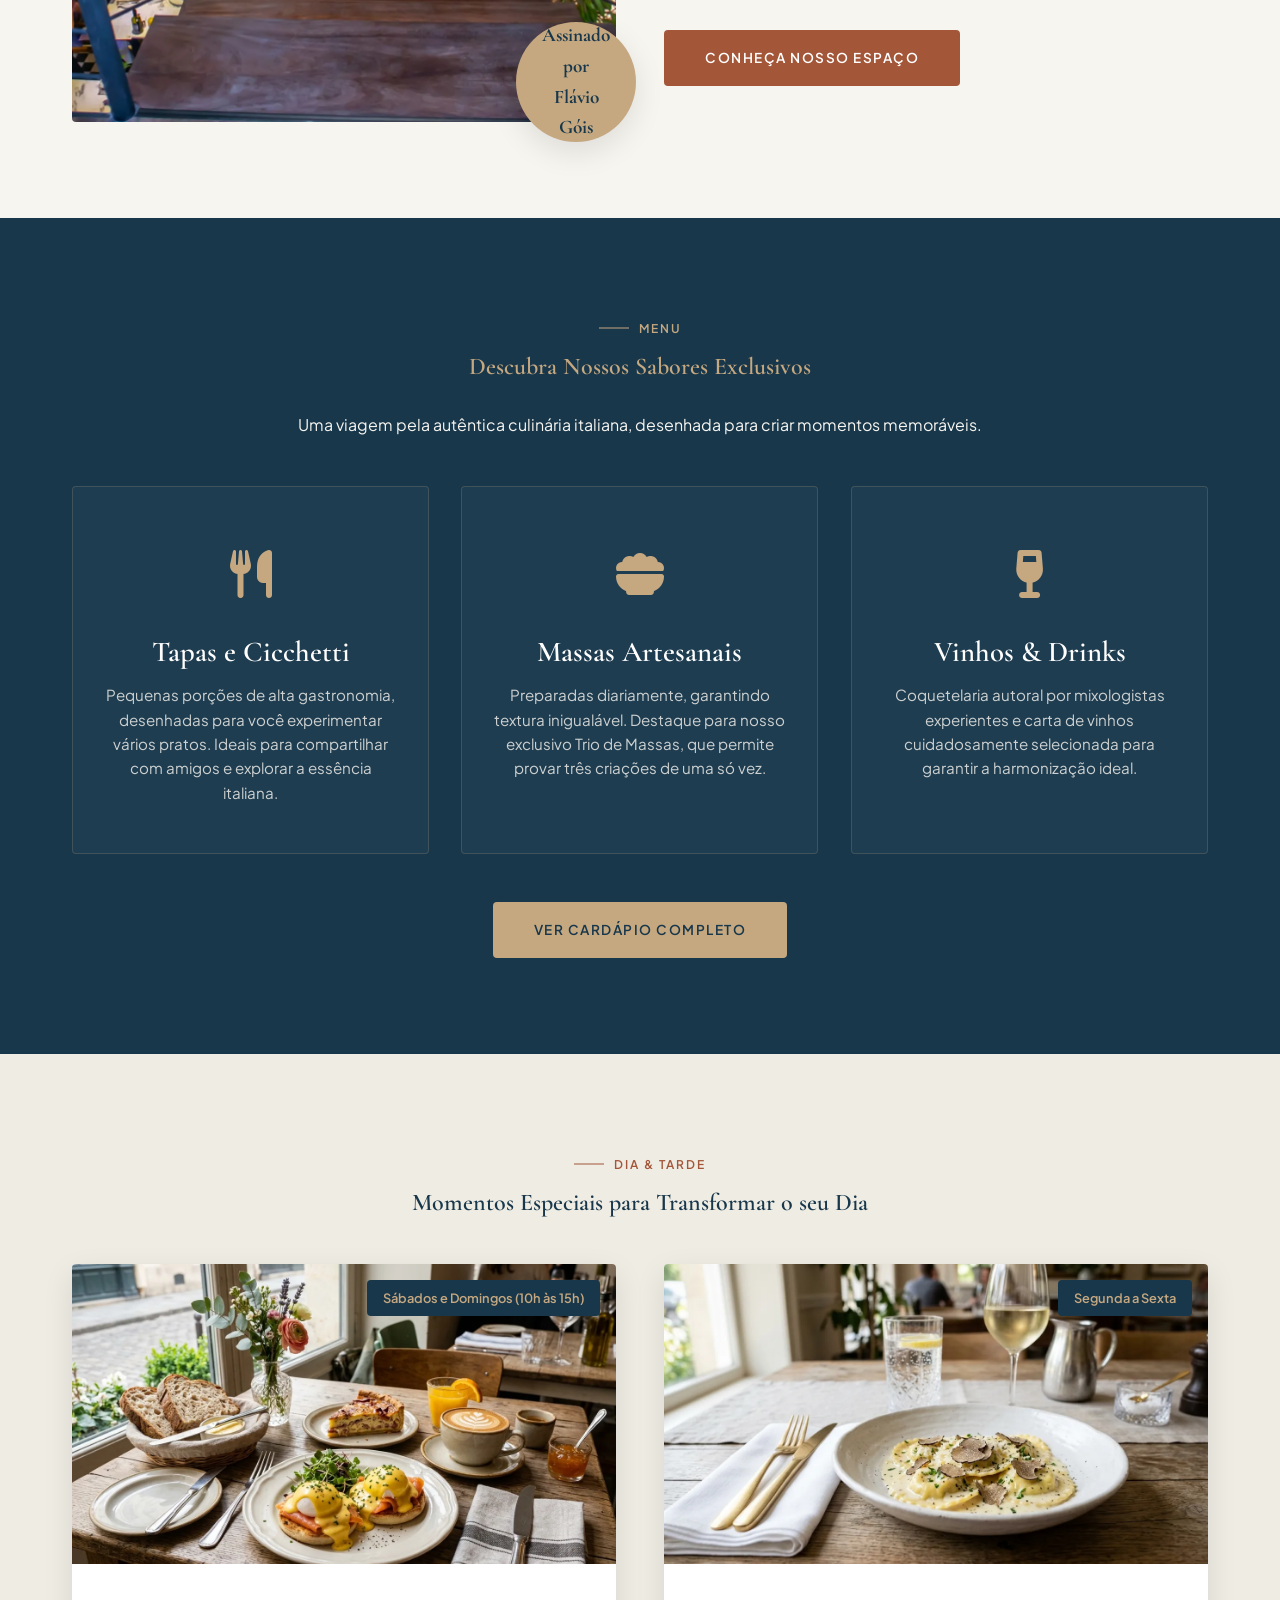
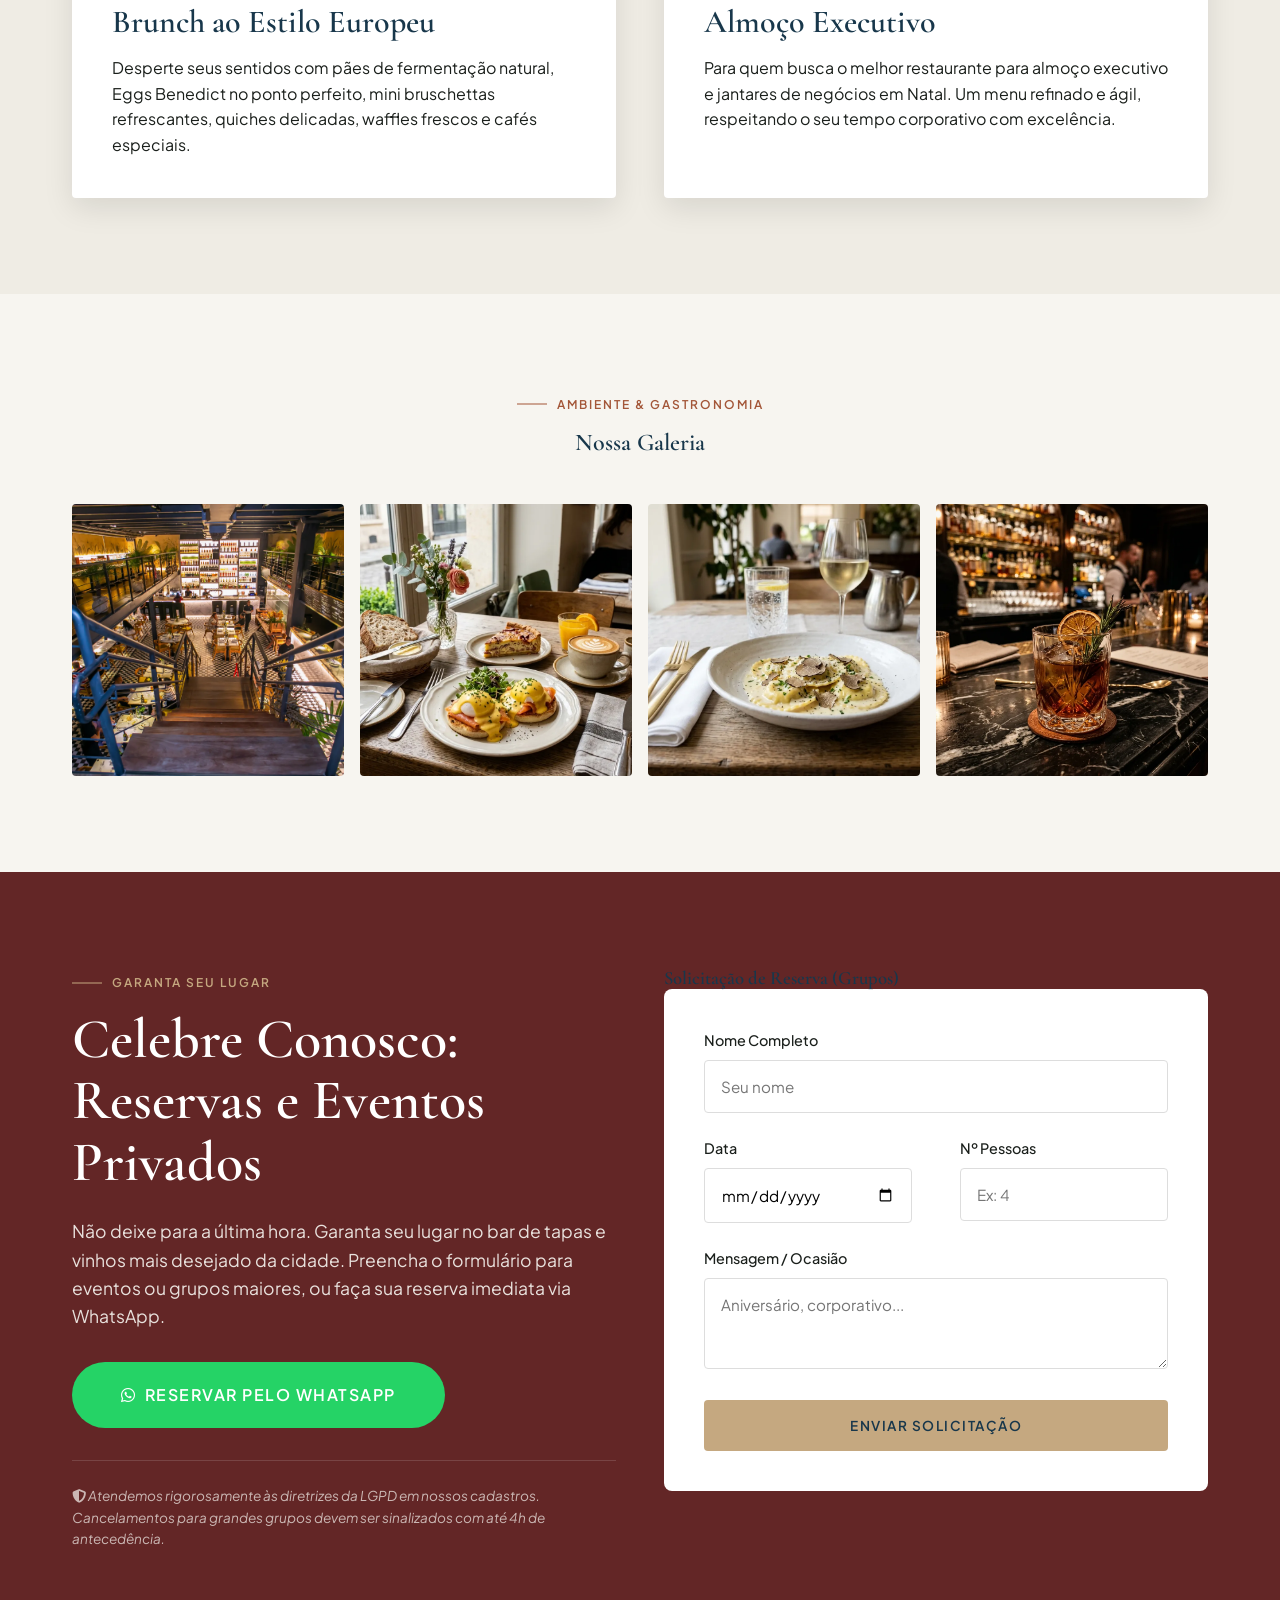
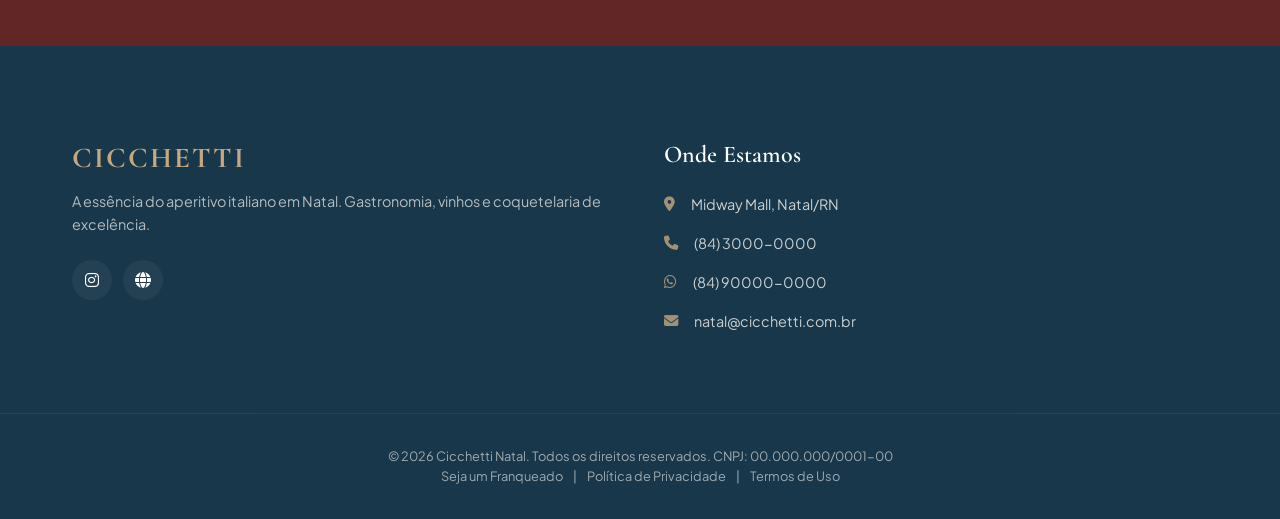
==== commit d2e8b77d: "first commit" ====
--- a/index.html
+++ b/index.html
@@ -55,54 +55,21 @@
     }
     </script>
 
-    <!-- CSS CRÍTICO INLINE (Mínimo para First Paint) -->
-    <style>
-        :root{--verde-botanico:#18374B;--verde-salvia:#1f4a63;--terracota:#A35638;--dourado:#C5A880;--off-white:#F7F5F0;--white:#fff;--text-dark:#1A1F1B;--text-light:#F7F5F0;--text-muted:#555a57;--font-display:'Cormorant Garamond',serif;--font-body:'Plus Jakarta Sans',sans-serif;--container-width:1200px;--radius-sm:4px;--transition:all .3s cubic-bezier(.25,.8,.25,1)}
-        *,*::before,*::after{box-sizing:border-box;margin:0;padding:0}
-        html{font-size:16px;scroll-behavior:smooth}
-        body{font-family:var(--font-body);color:var(--text-dark);background:var(--off-white);line-height:1.6;overflow-x:hidden}
-        .container{max-width:var(--container-width);margin:0 auto;padding:0 2rem}
-        #header{position:fixed;top:0;left:0;right:0;z-index:1000;padding:1.5rem 0;background:transparent;transition:background .4s,padding .4s,box-shadow .4s}
-        .nav-container{display:flex;justify-content:space-between;align-items:center}
-        .logo{font-family:var(--font-display);font-size:1.8rem;font-weight:700;color:var(--dourado);letter-spacing:2px}
-        .hero{position:relative;min-height:100vh;display:flex;align-items:center;overflow:hidden}
-        .hero-slideshow{position:absolute;inset:0;z-index:0}
-        .hero-slide{position:absolute;inset:0;opacity:0;transition:opacity 1.5s}
-        .hero-slide.active{opacity:1}
-        .hero-slide img{width:100%;height:100%;object-fit:cover}
-        .hero-overlay{position:absolute;inset:0;background:linear-gradient(135deg,rgba(24,55,75,.9),rgba(20,40,55,.7));z-index:1}
-        .hero-content{position:relative;z-index:2;text-align:center;max-width:900px;color:var(--text-light);padding:0 2rem}
-        .hero-subtitle{display:block;font-size:.9rem;letter-spacing:4px;text-transform:uppercase;color:var(--dourado);margin-bottom:1.5rem}
-        .hero h1{font-family:var(--font-display);font-size:clamp(2.8rem,5vw,5rem);font-weight:600;line-height:1.1;color:#fff;margin-bottom:1.5rem;text-shadow:0 4px 15px rgba(0,0,0,.3)}
-        .hero p{font-size:1.2rem;font-weight:300;margin-bottom:2.5rem;max-width:700px;margin-inline:auto;opacity:.9}
-        .hero-buttons{display:flex;gap:1rem;justify-content:center;flex-wrap:wrap}
-        .btn{display:inline-flex;align-items:center;gap:.5rem;padding:1rem 2.5rem;font-family:var(--font-body);font-weight:600;text-transform:uppercase;letter-spacing:1.5px;font-size:.85rem;border-radius:4px;cursor:pointer;transition:var(--transition);border:1px solid transparent;text-decoration:none}
-        .btn-gold{background:var(--dourado);color:var(--verde-botanico)}
-        .btn-outline-light{background:transparent;color:#fff;border-color:#fff}
-        .model-notice{background:linear-gradient(135deg,#ff6b35,#f7931e);color:#fff;text-align:center;padding:.75rem 1rem;font-size:.85rem;font-weight:500;z-index:1001}
-        .model-notice .container{display:flex;align-items:center;justify-content:center;gap:.5rem;flex-wrap:wrap}
-        .model-notice i{font-size:1rem}.model-notice strong{font-weight:700;text-transform:uppercase;letter-spacing:.5px}
-        .skip-link{position:absolute;top:-40px;left:0;background:var(--verde-botanico);color:#fff;padding:8px 16px;z-index:10000;transition:top .3s}
-        .skip-link:focus{top:0}
-    </style>
-
-    <!-- Preload: imagem LCP (ANTES de tudo para máxima prioridade) -->
+    <!-- Preload: Imagem LCP Hero -->
     <link rel="preload" href="assets/webp/Trio-de-Massas-e-servido-com-carbonara-ravioli-pecorino-trufado-e-nero-alla-puttanesca-2048x1365.webp" as="image" type="image/webp">
 
-    <!-- Fonts (async - não bloqueia render) -->
+    <!-- Fonts (Synchronous + display=swap para evitar FOIT) -->
     <link rel="preconnect" href="https://fonts.googleapis.com">
     <link rel="preconnect" href="https://fonts.gstatic.com" crossorigin>
-    <link rel="stylesheet" href="https://fonts.googleapis.com/css2?family=Cormorant+Garamond:ital,wght@0,400;0,600;0,700;1,400&family=Plus+Jakarta+Sans:wght@300;400;500;600&display=swap" media="print" onload="this.media='all'">
-    <noscript><link rel="stylesheet" href="https://fonts.googleapis.com/css2?family=Cormorant+Garamond:ital,wght@0,400;0,600;0,700;1,400&family=Plus+Jakarta+Sans:wght@300;400;500;600&display=swap"></noscript>
+    <link href="https://fonts.googleapis.com/css2?family=Cormorant+Garamond:ital,wght@0,400;0,600;0,700;1,400&family=Plus+Jakarta+Sans:wght@300;400;500;600&display=swap" rel="stylesheet">
     
-    <!-- Font Awesome (async) -->
+    <!-- Font Awesome (async para não bloquear render) -->
     <link rel="dns-prefetch" href="https://cdnjs.cloudflare.com">
     <link rel="stylesheet" href="https://cdnjs.cloudflare.com/ajax/libs/font-awesome/6.4.0/css/all.min.css" media="print" onload="this.media='all'">
     <noscript><link rel="stylesheet" href="https://cdnjs.cloudflare.com/ajax/libs/font-awesome/6.4.0/css/all.min.css"></noscript>
     
-    <!-- CSS completo (async - o crítico inline acima garante first paint) -->
-    <link rel="stylesheet" href="css/style.css" media="print" onload="this.media='all'">
-    <noscript><link rel="stylesheet" href="css/style.css"></noscript>
+    <!-- CSS completo (Síncrono para garantir 0 CLS) -->
+    <link rel="stylesheet" href="css/style.css">
 </head>
 <body>
 
@@ -167,7 +134,7 @@
         <div class="hero-overlay"></div>
         <div class="container hero-content">
             <span class="hero-subtitle">BENVENUTI A CICCHETTI NATAL</span>
-            <h1>Pequenos pratos, grandes momentos. A essência do aperitivo italiano.</h1>
+            <h1>Sabor que se compartilha. A essência do aperitivo italiano.</h1>
             <p>Encontrar o restaurante italiano sofisticado perfeito em Natal não precisa ser um desafio. Oferecemos uma experiência gastronômica inesquecível inspirada na autêntica tradição veneziana no Midway Mall.</p>
             <div class="hero-buttons">
                 <a href="#reservas" class="btn-gold">Reservar Minha Mesa Agora</a>
